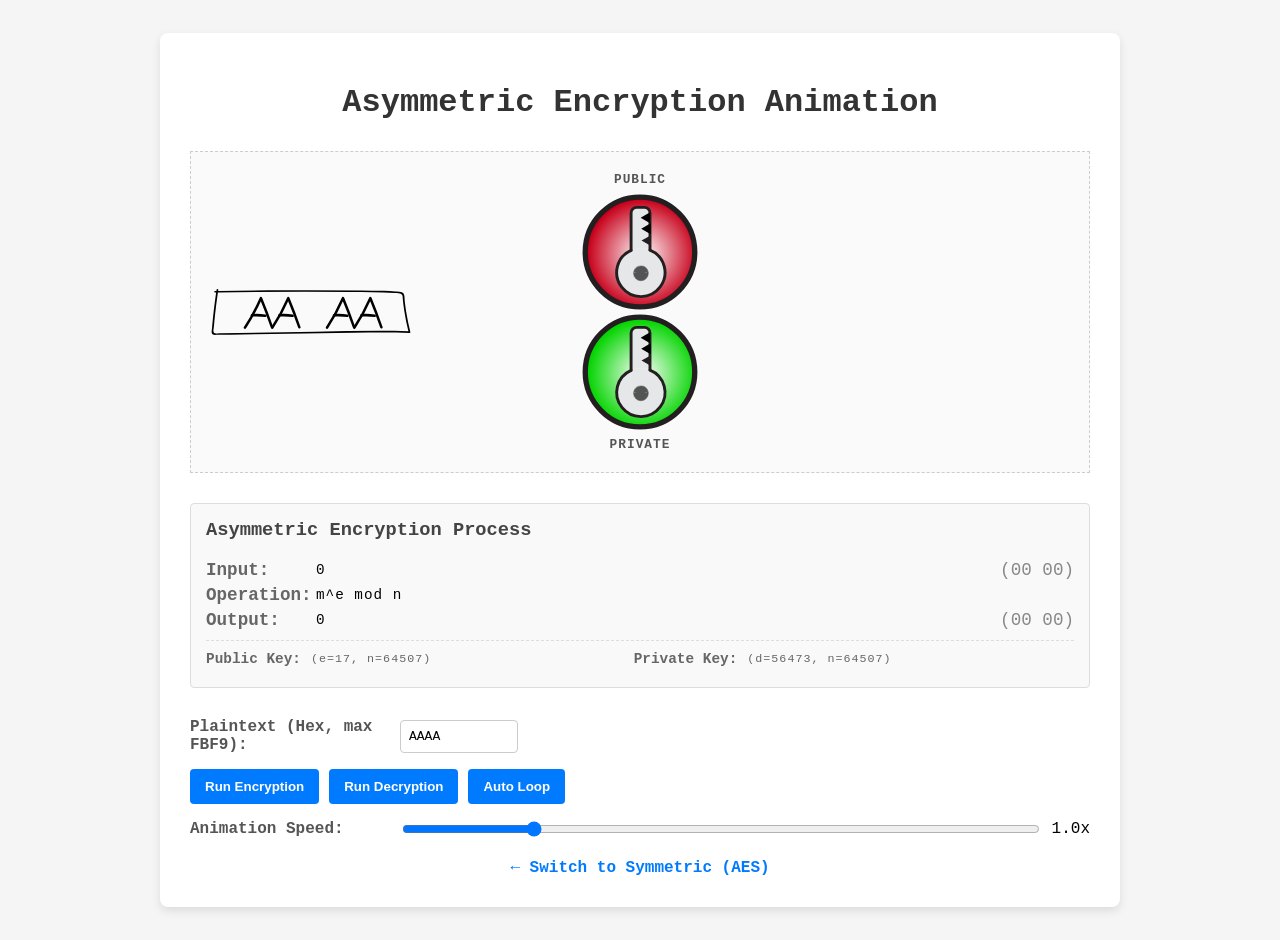
==== asymmetric.html @ 18f93e36 "Feature: Add AES-CTR symmetric version and Toy RSA asymmetric version - Implement real AES-CTR in sy" ====
<!DOCTYPE html>
<html lang="en">
<head>
    <meta charset="UTF-8">
    <meta name="viewport" content="width=device-width, initial-scale=1.0">
    <title>Asymmetric Encryption Interactive Demo</title>
    <link rel="stylesheet" href="style.css">
</head>
<body>
    <div class="container">
        <h1>Asymmetric Encryption Animation</h1>
        
        <div class="animation-space asymmetric-layout">
            <!-- Left Box (Plaintext) -->
            <div class="box-container" id="left-box-container">
                <svg class="box-svg" id="left-box" viewBox="0 0 475.19 112.03">
                    <g id="box-path">
                        <path class="box-outline" d="M473.64,103.31q-6-23.85-9.92-48.07-2.07-13-3.49-26.07c-.56-5.15.43-13.23-3.1-17.66s-13.55-3.73-18.82-4.16c-8.93-.72-17.87-1.21-26.83-1.55-18.3-.7-36.63-.82-54.95-1Q245.78,3.73,135,4.54,76,5,17,5.93c.1-.68.19-1.36.3-2,.36-2.39-3.67-3.43-4-1-.16,1-.3,2.08-.46,3.12L9.62,6a1.9,1.9,0,1,0,0,3.8l2.59,0Q9,32.11,6.38,54.49q-1.48,13-2.73,26.09-.58,6.06-1.1,12.13c-.36,4.11-1.41,8.73-.93,12.82.79,6.65,9.73,4.78,14.92,4.7l29.12-.44,58.24-.88,235-3.56c44.23-.66,88.49-1.2,132.7.37A2,2,0,0,0,473.64,103.31Zm-226.22-.38-224.63,3.4c-4.14.06-13.09,1.73-15.77-1.1S6.57,94.62,6.9,90.84q1.23-14,2.74-28Q12.5,36.26,16.4,9.74,119.59,8.06,222.79,8q53.29,0,106.59.38c35.6.27,71.39-.11,106.88,2.62,4.89.38,12.55-.1,16.34,2.71,3.6,2.67,2.74,8.67,3.16,12.71q1.31,12.66,3.22,25.26,3.81,25.26,10,50.15C395.21,99.34,321.21,101.82,247.42,102.93Z"/>
                    </g>
                </svg>
            </div>

            <!-- Left Connector (Arrows) -->
            <div class="connector-container asymmetric" id="left-connector">
                <!-- Encrypt In Arrow (pointing up-right to public key) -->
                <svg class="arrow-svg asymmetric-arrow arrow-encrypt-in" viewBox="0 0 152.39 81.26">
                    <path d="M5.77,43.1a1021.29,1021.29,0,0,1,119.12-1.56c7.72.35,7.7-11.65,0-12A1021.29,1021.29,0,0,0,5.77,31.1c-7.66.55-7.72,12.55,0,12Z"/>
                    <path d="M90,11.09A217.37,217.37,0,0,0,145,30.8l-2.65-10a273.17,273.17,0,0,0-31.94,51.35c-3.29,6.94,7,13,10.36,6.06a260.18,260.18,0,0,1,30.06-48.92c2.55-3.25,2.23-9-2.65-10A205.46,205.46,0,0,1,96.1.73C89.25-2.82,83.18,7.54,90,11.09Z"/>
                </svg>
                <!-- Decrypt Out Arrow (pointing up-left from private key to left box) -->
                <svg class="arrow-svg asymmetric-arrow arrow-decrypt-out" viewBox="0 0 152.39 81.26">
                    <path d="M5.77,43.1a1021.29,1021.29,0,0,1,119.12-1.56c7.72.35,7.7-11.65,0-12A1021.29,1021.29,0,0,0,5.77,31.1c-7.66.55-7.72,12.55,0,12Z"/>
                    <path d="M90,11.09A217.37,217.37,0,0,0,145,30.8l-2.65-10a273.17,273.17,0,0,0-31.94,51.35c-3.29,6.94,7,13,10.36,6.06a260.18,260.18,0,0,1,30.06-48.92c2.55-3.25,2.23-9-2.65-10A205.46,205.46,0,0,1,96.1.73C89.25-2.82,83.18,7.54,90,11.09Z"/>
                </svg>
            </div>

            <!-- Middle Key Pair -->
            <div class="key-pair-container">
                <!-- Public Key (Top, Red) -->
                <div class="key-wrapper public">
                    <span class="key-label top">public</span>
                    <div class="key-container public" id="key-public">
                        <svg class="key-svg" viewBox="-10 -10 247.24 247.9">
                            <defs>
                                <radialGradient id="encrypt-gradient" cx="118.95" cy="118.62" r="113.29" gradientUnits="userSpaceOnUse">
                                    <stop offset="0" stop-color="#fff"/>
                                    <stop offset="1" stop-color="#c7001a"/>
                                </radialGradient>
                            </defs>
                            <g id="Layer_2" data-name="Layer 2">
                                <g id="Layer_2-2" data-name="Layer 2">
                                    <path class="bg-circle" d="M113.62.5C176.1.5,226.74,51.3,226.74,114S176.1,227.4,113.62,227.4.5,176.61.5,114,51.15.5,113.62.5Zm51.66,155.79a50.08,50.08,0,0,0-31-46.35V33.31a11.54,11.54,0,0,0-11.53-11.54h-16A11.54,11.54,0,0,0,95.2,33.31v77.16h0a50,50,0,1,0,70.08,45.81Z"/>
                                    <g class="key-hardware">
                                        <path class="cls-2" d="M134.29,109.94a49.92,49.92,0,1,1-39.09.54v35.24a11.56,11.56,0,0,0,5.32,9.73,14.65,14.65,0,0,0-.22,2.58,15.29,15.29,0,1,0,30.58,0,15.49,15.49,0,0,0-.45-3.7,11.5,11.5,0,0,0,3.86-8.61Z"/>
                                        <path class="cls-2" d="M134.29,109.94v35.78a11.5,11.5,0,0,1-3.86,8.61,15.29,15.29,0,0,0-29.91,1.12,11.56,11.56,0,0,1-5.32-9.73V110.48h0a49.87,49.87,0,0,1,39.09-.53Z"/>
                                        <path class="cls-2" d="M134.29,33.31v76.63a49.87,49.87,0,0,0-39.09.53V33.31a11.54,11.54,0,0,1,11.53-11.54h16a11.54,11.54,0,0,1,11.53,11.54Zm-1.45,62.34V85.23l-9,5.21Zm-.69-24.54V60.69l-9,5.21ZM131,48.28V37.85l-9,5.21Z"/>
                                        <polygon class="cls-2" points="132.84 85.23 132.84 95.65 123.81 90.44 132.84 85.23"/>
                                        <polygon class="cls-2" points="132.15 60.69 132.15 71.11 123.12 65.9 132.15 60.69"/>
                                        <polygon class="cls-2" points="130.96 37.85 130.96 48.28 121.93 43.06 130.96 37.85"/>
                                        <path class="cls-3" d="M130.43,154.33a15.49,15.49,0,0,1,.45,3.7,15.29,15.29,0,1,1-30.58,0,14.65,14.65,0,0,1,.22-2.58,11.55,11.55,0,0,0,6.21,1.81h16A11.45,11.45,0,0,0,130.43,154.33Z"/>
                                        <path class="cls-3" d="M115.59,142.74a15.32,15.32,0,0,1,14.84,11.59,11.45,11.45,0,0,1-7.67,2.93h-16a11.55,11.55,0,0,1-6.21-1.81A15.29,15.29,0,0,1,115.59,142.74Z"/>
                                        <path class="cls-4" d="M.5,114C.5,51.3,51.15.5,113.62.5S226.74,51.3,226.74,114,176.1,227.4,113.62,227.4.5,176.61.5,114Z"/>
                                        <path class="cls-5" d="M134.29,109.94a49.92,49.92,0,1,1-39.09.54"/>
                                        <path class="cls-5" d="M95.2,110.47V33.31a11.54,11.54,0,0,1,11.53-11.54h16a11.54,11.54,0,0,1,11.53,11.54v76.63"/>
                                        <polygon class="cls-6" points="132.84 85.23 132.84 95.65 123.81 90.44 132.84 85.23"/>
                                        <polygon class="cls-7" points="132.15 60.69 132.15 71.11 123.12 65.9 132.15 60.69"/>
                                        <polygon class="cls-7" points="130.96 37.85 130.96 48.28 121.93 43.06 130.96 37.85"/>
                                        <path class="cls-8" d="M130.43,154.33a15.49,15.49,0,0,1,.45,3.7,15.29,15.29,0,1,1-30.58,0,14.65,14.65,0,0,1,.22-2.58,15.29,15.29,0,0,1,29.91-1.12Z"/>
                                    </g>
                                </g>
                            </g>
                        </svg>
                    </div>
                </div>

                <!-- Private Key (Bottom, Green) -->
                <div class="key-wrapper private">
                    <div class="key-container private" id="key-private">
                        <svg class="key-svg" viewBox="-10 -10 247.24 247.9">
                            <defs>
                                <radialGradient id="decrypt-gradient" cx="118.95" cy="118.62" r="113.28" gradientUnits="userSpaceOnUse">
                                    <stop offset="0" stop-color="#fff"/>
                                    <stop offset="1" stop-color="#03d400"/>
                                </radialGradient>
                            </defs>
                            <g id="Layer_2" data-name="Layer 2">
                                <g id="Layer_2-2" data-name="Layer 2">
                                    <path class="bg-circle" d="M113.62.5C176.1.5,226.74,51.3,226.74,114S176.1,227.4,113.62,227.4.5,176.61.5,114,51.15.5,113.62.5Zm51.66,155.79a50.08,50.08,0,0,0-31-46.35V33.31a11.54,11.54,0,0,0-11.53-11.54h-16A11.54,11.54,0,0,0,95.2,33.31v77.16h0a50,50,0,1,0,70.08,45.81Z"/>
                                    <g class="key-hardware">
                                        <path class="cls-2" d="M134.29,109.94a49.92,49.92,0,1,1-39.09.54v35.24a11.56,11.56,0,0,0,5.32,9.73,14.65,14.65,0,0,0-.22,2.58,15.29,15.29,0,1,0,30.58,0,15.49,15.49,0,0,0-.45-3.7,11.5,11.5,0,0,0,3.86-8.61Z"/>
                                        <path class="cls-2" d="M134.29,109.94v35.78a11.5,11.5,0,0,1-3.86,8.61,15.29,15.29,0,0,0-29.91,1.12,11.56,11.56,0,0,1-5.32-9.73V110.48h0a49.87,49.87,0,0,1,39.09-.53Z"/>
                                        <path class="cls-2" d="M134.29,33.31v76.63a49.87,49.87,0,0,0-39.09.53V33.31a11.54,11.54,0,0,1,11.53-11.54h16a11.54,11.54,0,0,1,11.53,11.54Zm-1.45,62.34V85.23l-9,5.21Zm-.69-24.54V60.69l-9,5.21ZM131,48.28V37.85l-9,5.21Z"/>
                                        <polygon class="cls-2" points="132.84 85.23 132.84 95.65 123.81 90.44 132.84 85.23"/>
                                        <polygon class="cls-2" points="132.15 60.69 132.15 71.11 123.12 65.9 132.15 60.69"/>
                                        <polygon class="cls-2" points="130.96 37.85 130.96 48.28 121.93 43.06 130.96 37.85"/>
                                        <path class="cls-3" d="M130.43,154.33a15.49,15.49,0,0,1,.45,3.7,15.29,15.29,0,1,1-30.58,0,14.65,14.65,0,0,1,.22-2.58,11.55,11.55,0,0,0,6.21,1.81h16A11.45,11.45,0,0,0,130.43,154.33Z"/>
                                        <path class="cls-3" d="M115.59,142.74a15.32,15.32,0,0,1,14.84,11.59,11.45,11.45,0,0,1-7.67,2.93h-16a11.55,11.55,0,0,1-6.21-1.81A15.29,15.29,0,0,1,115.59,142.74Z"/>
                                        <path class="cls-4" d="M.5,114C.5,51.3,51.15.5,113.62.5S226.74,51.3,226.74,114,176.1,227.4,113.62,227.4.5,176.61.5,114Z"/>
                                        <path class="cls-5" d="M134.29,109.94a49.92,49.92,0,1,1-39.09.54"/>
                                        <path class="cls-5" d="M95.2,110.47V33.31a11.54,11.54,0,0,1,11.53-11.54h16a11.54,11.54,0,0,1,11.53,11.54v76.63"/>
                                        <polygon class="cls-6" points="132.84 85.23 132.84 95.65 123.81 90.44 132.84 85.23"/>
                                        <polygon class="cls-7" points="132.15 60.69 132.15 71.11 123.12 65.9 132.15 60.69"/>
                                        <polygon class="cls-7" points="130.96 37.85 130.96 48.28 121.93 43.06 130.96 37.85"/>
                                        <path class="cls-8" d="M130.43,154.33a15.49,15.49,0,0,1,.45,3.7,15.29,15.29,0,1,1-30.58,0,14.65,14.65,0,0,1,.22-2.58,15.29,15.29,0,0,1,29.91-1.12Z"/>
                                    </g>
                                </g>
                            </g>
                        </svg>
                    </div>
                    <span class="key-label bottom">private</span>
                </div>
            </div>

            <!-- Right Connector (Arrows) -->
            <div class="connector-container asymmetric" id="right-connector">
                <!-- Encrypt Out Arrow (pointing down-right from public key to right box) -->
                <svg class="arrow-svg asymmetric-arrow arrow-encrypt-out" viewBox="0 0 152.39 81.26">
                    <path d="M5.77,43.1a1021.29,1021.29,0,0,1,119.12-1.56c7.72.35,7.7-11.65,0-12A1021.29,1021.29,0,0,0,5.77,31.1c-7.66.55-7.72,12.55,0,12Z"/>
                    <path d="M90,11.09A217.37,217.37,0,0,0,145,30.8l-2.65-10a273.17,273.17,0,0,0-31.94,51.35c-3.29,6.94,7,13,10.36,6.06a260.18,260.18,0,0,1,30.06-48.92c2.55-3.25,2.23-9-2.65-10A205.46,205.46,0,0,1,96.1.73C89.25-2.82,83.18,7.54,90,11.09Z"/>
                </svg>
                <!-- Decrypt In Arrow (pointing down-left from right box to private key) -->
                <svg class="arrow-svg asymmetric-arrow arrow-decrypt-in" viewBox="0 0 152.39 81.26">
                    <path d="M5.77,43.1a1021.29,1021.29,0,0,1,119.12-1.56c7.72.35,7.7-11.65,0-12A1021.29,1021.29,0,0,0,5.77,31.1c-7.66.55-7.72,12.55,0,12Z"/>
                    <path d="M90,11.09A217.37,217.37,0,0,0,145,30.8l-2.65-10a273.17,273.17,0,0,0-31.94,51.35c-3.29,6.94,7,13,10.36,6.06a260.18,260.18,0,0,1,30.06-48.92c2.55-3.25,2.23-9-2.65-10A205.46,205.46,0,0,1,96.1.73C89.25-2.82,83.18,7.54,90,11.09Z"/>
                </svg>
            </div>

            <!-- Right Box (Ciphertext) -->
            <div class="box-container" id="right-box-container">
                <svg class="box-svg" id="right-box" viewBox="0 0 475.19 112.03">
                    <g id="box-path">
                        <path class="box-outline" d="M473.64,103.31q-6-23.85-9.92-48.07-2.07-13-3.49-26.07c-.56-5.15.43-13.23-3.1-17.66s-13.55-3.73-18.82-4.16c-8.93-.72-17.87-1.21-26.83-1.55-18.3-.7-36.63-.82-54.95-1Q245.78,3.73,135,4.54,76,5,17,5.93c.1-.68.19-1.36.3-2,.36-2.39-3.67-3.43-4-1-.16,1-.3,2.08-.46,3.12L9.62,6a1.9,1.9,0,1,0,0,3.8l2.59,0Q9,32.11,6.38,54.49q-1.48,13-2.73,26.09-.58,6.06-1.1,12.13c-.36,4.11-1.41,8.73-.93,12.82.79,6.65,9.73,4.78,14.92,4.7l29.12-.44,58.24-.88,235-3.56c44.23-.66,88.49-1.2,132.7.37A2,2,0,0,0,473.64,103.31Zm-226.22-.38-224.63,3.4c-4.14.06-13.09,1.73-15.77-1.1S6.57,94.62,6.9,90.84q1.23-14,2.74-28Q12.5,36.26,16.4,9.74,119.59,8.06,222.79,8q53.29,0,106.59.38c35.6.27,71.39-.11,106.88,2.62,4.89.38,12.55-.1,16.34,2.71,3.6,2.67,2.74,8.67,3.16,12.71q1.31,12.66,3.22,25.26,3.81,25.26,10,50.15C395.21,99.34,321.21,101.82,247.42,102.93Z"/>
                    </g>
                </svg>
            </div>
        </div>

        <!-- Asymmetric Math Visualization -->
        <div class="math-panel" id="math-panel">
            <h3>Asymmetric Encryption Process</h3>
            <div class="binary-row">
                <span class="label">Input:</span>
                <span class="value" id="math-input-val">0</span>
                <span class="hex" id="math-input-hex">(00 00)</span>
            </div>
            <div class="binary-row">
                <span class="label">Operation:</span>
                <span class="value" id="math-operation">m^e mod n</span>
            </div>
            <div class="binary-row">
                <span class="label">Output:</span>
                <span class="value" id="math-output-val">0</span>
                <span class="hex" id="math-output-hex">(00 00)</span>
            </div>
            <div class="binary-row" style="margin-top: 10px; font-size: 0.9em; border-top: 1px dashed #ddd; padding-top: 10px;">
                <span class="label" style="width: auto; margin-right: 10px;">Public Key:</span>
                <span class="value" style="color: #666;">(e=17, n=64507)</span>
                <span class="label" style="width: auto; margin-left: 20px; margin-right: 10px;">Private Key:</span>
                <span class="value" style="color: #666;">(d=56473, n=64507)</span>
            </div>
        </div>

        <!-- Controls -->
        <div class="controls">
            <div class="control-group">
                <label for="plaintext-input">Plaintext (Hex, max FBF9):</label>
                <input type="text" id="plaintext-input" value="AAAA" maxlength="4">
            </div>
            <div class="control-group" style="display: none;">
                <!-- Hide key input for asymmetric as we use fixed keys -->
                <label for="key-input">Key (Hex):</label>
                <input type="text" id="key-input" value="1111" maxlength="4">
            </div>
            <div class="control-group">
                <button id="btn-encrypt">Run Encryption</button>
                <button id="btn-decrypt">Run Decryption</button>
                <button id="btn-loop">Auto Loop</button>
                <button id="btn-pause" style="display: none; background-color: #dc3545;">Pause</button>
            </div>
            <div class="control-group">
                <label for="speed-input">Animation Speed:</label>
                <input type="range" id="speed-input" min="0.5" max="3" step="0.1" value="1">
                <span id="speed-val">1.0x</span>
            </div>
        </div>
        
        <div style="margin-top: 20px; text-align: center;">
            <a href="index.html" style="color: #007bff; text-decoration: none; font-weight: bold;">&larr; Switch to Symmetric (AES)</a>
        </div>
    </div>

    <script type="module" src="asymmetric.js"></script>
</body>
</html>
---- style.css ----
body {
    font-family: 'Courier New', Courier, monospace;
    background-color: #f5f5f5;
    margin: 0;
    padding: 20px;
    display: flex;
    justify-content: center;
    align-items: center;
    min-height: 100vh;
}

.container {
    background-color: #fff;
    padding: 30px;
    border-radius: 8px;
    box-shadow: 0 4px 10px rgba(0,0,0,0.1);
    max-width: 900px;
    width: 100%;
}

h1 {
    text-align: center;
    color: #333;
    margin-bottom: 30px;
}

.animation-space {
    display: flex;
    justify-content: space-between;
    align-items: center;
    height: 250px;
    margin-bottom: 30px;
    border: 1px dashed #ccc;
    padding: 20px;
    background-color: #fafafa;
    position: relative;
}

.box-container {
    width: 200px;
    height: 100px;
    display: flex;
    justify-content: center;
    align-items: center;
    transition: opacity 0.5s ease-in-out;
}

.box-svg {
    width: 100%;
    height: 100%;
    overflow: visible;
}

.box-outline {
    fill: #000;
    stroke: none;
}

.connector-container {
    width: 100px;
    height: 80px;
    position: relative;
    display: flex;
    justify-content: center;
    align-items: center;
}

.arrow-svg {
    width: 100%;
    height: 100%;
    position: absolute;
    top: 0;
    left: 0;
    opacity: 0;
    transition: opacity 0.3s ease-in-out;
}

.arrow-svg path {
    fill: #000;
}

.flip-h {
    transform: scaleX(-1);
}

.key-container {
    width: 120px;
    height: 120px;
    display: flex;
    justify-content: center;
    align-items: center;
}

.key-svg {
    width: 100%;
    height: 100%;
}

/* Key SVG Internal Styles */
.key-svg .bg-circle {
    transition: fill 0.5s ease-in-out;
}

.key-container.neutral .bg-circle {
    fill: #7f7f7f;
}

.key-container.encrypting .bg-circle {
    fill: url(#encrypt-gradient);
}

.key-container.decrypting .bg-circle {
    fill: url(#decrypt-gradient);
}

.key-svg .cls-2 { fill: #e6e7e8; }
.key-svg .cls-3 { fill: #535454; }
.key-svg .cls-4, .key-svg .cls-5, .key-svg .cls-6, .key-svg .cls-7, .key-svg .cls-8 { fill: none; }
.key-svg .cls-4, .key-svg .cls-5, .key-svg .cls-6 { stroke: #231f20; }
.key-svg .cls-4, .key-svg .cls-5, .key-svg .cls-6, .key-svg .cls-7 { stroke-linecap: round; }
.key-svg .cls-4, .key-svg .cls-5, .key-svg .cls-6, .key-svg .cls-8 { stroke-miterlimit: 10; }
.key-svg .cls-4 { stroke-width: 11px; } /* encryption outer stroke? wait, key.svg didn't have cls-4 stroke width 11, key_encrypt did. We can keep it or merge */
.key-svg .cls-5 { stroke-width: 6px; }
.key-svg .cls-6, .key-svg .cls-7 { stroke-width: 7px; }
.key-svg .cls-7 { stroke: #000; }
.key-svg .cls-8 { stroke: #515151; }

.key-svg {
    transform-origin: center;
    transition: transform 0.5s ease-in-out;
}

.key-container.encrypting .key-svg {
    transform: rotate(90deg);
}

.key-container.decrypting .key-svg {
    transform: rotate(-90deg);
}

/* Arrow Visibility States */
.animation-space.state-encrypt-start .arrow-encrypt-in { opacity: 1; }
.animation-space.state-encrypt-active .arrow-encrypt-in { opacity: 1; }
.animation-space.state-encrypt-active .arrow-encrypt-out { opacity: 1; }

.animation-space.state-decrypt-start .arrow-decrypt-in { opacity: 1; }
.animation-space.state-decrypt-active .arrow-decrypt-in { opacity: 1; }
.animation-space.state-decrypt-active .arrow-decrypt-out { opacity: 1; }


/* Math Panel */
.math-panel {
    background-color: #f9f9f9;
    border: 1px solid #ddd;
    padding: 15px;
    border-radius: 4px;
    margin-bottom: 30px;
}

.math-panel h3 {
    margin-top: 0;
    color: #444;
}

.binary-row {
    display: flex;
    align-items: center;
    margin: 5px 0;
    font-size: 1.1em;
}

.binary-row .label {
    width: 110px;
    font-weight: bold;
    color: #666;
}

.binary-row .value {
    font-family: monospace;
    letter-spacing: 1px;
    flex-grow: 1;
}

.binary-row .hex {
    color: #888;
    margin-left: 10px;
}

.divider {
    height: 1px;
    background-color: #ddd;
    margin: 10px 0;
}

.output-row {
    font-weight: bold;
    color: #0066cc;
}

/* Controls */
.controls {
    display: flex;
    flex-direction: column;
    gap: 15px;
}

.control-group {
    display: flex;
    align-items: center;
    gap: 10px;
}

.control-group label {
    font-weight: bold;
    color: #555;
    width: 200px;
}

.control-group input[type="text"] {
    padding: 8px;
    font-family: monospace;
    font-size: 1em;
    border: 1px solid #ccc;
    border-radius: 4px;
    width: 100px;
    text-transform: uppercase;
}

.control-group button {
    padding: 10px 15px;
    border: none;
    border-radius: 4px;
    background-color: #007bff;
    color: #fff;
    cursor: pointer;
    font-weight: bold;
    transition: background-color 0.2s;
}

.control-group button:hover {
    background-color: #0056b3;
}

.control-group button:active {
    background-color: #004085;
}

.control-group input[type="range"] {
    flex-grow: 1;
}

/* Asymmetric Layout */
.animation-space.asymmetric-layout {
    height: 280px;
}
.key-pair-container {
    display: flex;
    flex-direction: column;
    justify-content: space-around;
    height: 100%;
    width: 120px;
}
.key-wrapper {
    display: flex;
    flex-direction: column;
    align-items: center;
    position: relative;
}
.key-label {
    font-family: 'Courier New', Courier, monospace;
    font-weight: bold;
    color: #555;
    font-size: 0.8em;
    text-transform: uppercase;
    letter-spacing: 1px;
}
.key-label.top {
    margin-bottom: 5px;
}
.key-label.bottom {
    margin-top: 5px;
}

/* Permanent Key Colors for Asymmetric */
.key-container.public .key-svg .bg-circle {
    fill: url(#encrypt-gradient) !important;
    opacity: 1 !important;
}
.key-container.private .key-svg .bg-circle {
    fill: url(#decrypt-gradient) !important;
    opacity: 1 !important;
}

/* Wiggle & Pulse Animation for Active Key */
.key-svg.active-key {
    animation: wiggle-pulse-anim 1.2s infinite ease-in-out;
}

@keyframes wiggle-pulse-anim {
    0% { transform: rotate(0deg) scale(1); }
    25% { transform: rotate(4deg) scale(1.04); }
    50% { transform: rotate(0deg) scale(1.08); }
    75% { transform: rotate(-4deg) scale(1.04); }
    100% { transform: rotate(0deg) scale(1); }
}

/* Diagonal Arrows for Asymmetric */
.asymmetric-layout .connector-container {
    height: 100%;
}
.asymmetric-layout .arrow-encrypt-in {
    transform-origin: left center;
    transform: rotate(-33deg) scaleX(1.2);
}
.asymmetric-layout .arrow-encrypt-out {
    transform-origin: right center;
    transform: rotate(33deg) scaleX(1.2);
}
.asymmetric-layout .arrow-decrypt-in {
    transform-origin: right center;
    transform: scaleX(-1.2) rotate(-33deg);
}
.asymmetric-layout .arrow-decrypt-out {
    transform-origin: left center;
    transform: scaleX(-1.2) rotate(33deg);
}
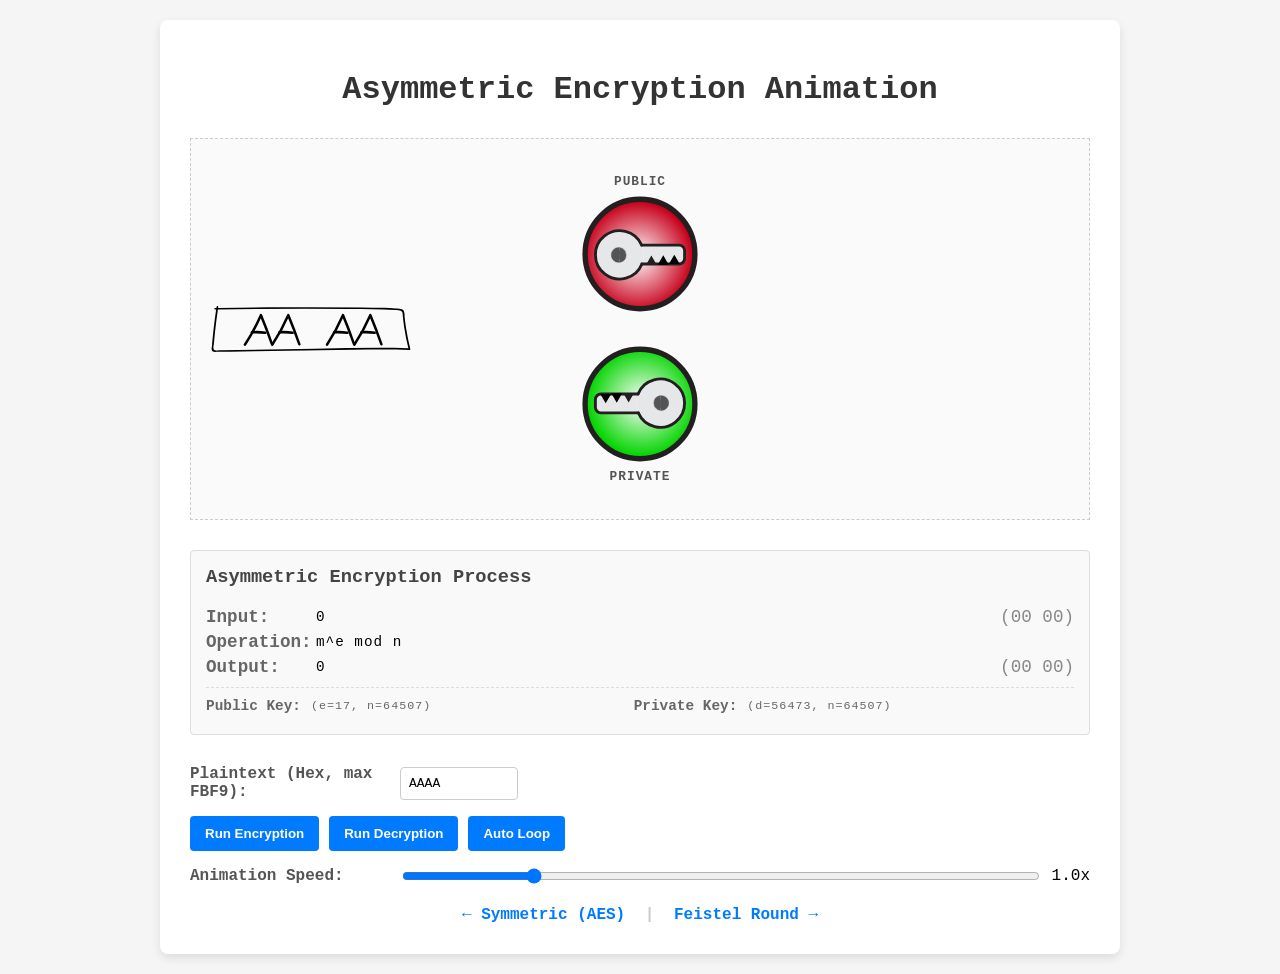
==== commit b5b905f6: "Feature: Add Feistel Round interactive animation - Create feistel.html and feistel.js. - Split 16-bi" ====
--- a/asymmetric.html
+++ b/asymmetric.html
@@ -184,8 +184,10 @@
             </div>
         </div>
         
-        <div style="margin-top: 20px; text-align: center;">
-            <a href="index.html" style="color: #007bff; text-decoration: none; font-weight: bold;">&larr; Switch to Symmetric (AES)</a>
+        <div style="margin-top: 20px; text-align: center; font-weight: bold;">
+            <a href="index.html" style="color: #007bff; text-decoration: none;">&larr; Symmetric (AES)</a>
+            <span style="color: #ccc; margin: 0 10px;">|</span>
+            <a href="feistel.html" style="color: #007bff; text-decoration: none;">Feistel Round &rarr;</a>
         </div>
     </div>
 
--- a/style.css
+++ b/style.css
@@ -251,7 +251,7 @@
 
 /* Asymmetric Layout */
 .animation-space.asymmetric-layout {
-    height: 280px;
+    height: 340px;
 }
 .key-pair-container {
     display: flex;
@@ -279,6 +279,14 @@
 }
 .key-label.bottom {
     margin-top: 5px;
+}
+
+/* Static Rotations for Asymmetric Keys */
+.key-container.public {
+    transform: rotate(90deg);
+}
+.key-container.private {
+    transform: rotate(-90deg);
 }
 
 /* Permanent Key Colors for Asymmetric */
@@ -309,18 +317,203 @@
     height: 100%;
 }
 .asymmetric-layout .arrow-encrypt-in {
-    transform-origin: left center;
-    transform: rotate(-33deg) scaleX(1.2);
+    transform: translateY(-42.5px) rotate(-40deg) scaleX(1.3);
 }
 .asymmetric-layout .arrow-encrypt-out {
-    transform-origin: right center;
-    transform: rotate(33deg) scaleX(1.2);
+    transform: translateY(-42.5px) rotate(40deg) scaleX(1.3);
 }
 .asymmetric-layout .arrow-decrypt-in {
-    transform-origin: right center;
-    transform: scaleX(-1.2) rotate(-33deg);
+    transform: translateY(42.5px) rotate(140deg) scaleX(1.3);
 }
 .asymmetric-layout .arrow-decrypt-out {
-    transform-origin: left center;
-    transform: scaleX(-1.2) rotate(33deg);
-}
+    transform: translateY(42.5px) rotate(220deg) scaleX(1.3);
+}
+
+/* Feistel Layout */
+.animation-space.feistel-layout {
+    height: 340px;
+    width: 600px;
+    margin: 0 auto;
+    position: relative;
+    display: flex;
+    justify-content: space-between;
+}
+.feistel-column {
+    width: 240px;
+    height: 100%;
+    display: flex;
+    flex-direction: column;
+    justify-content: space-between;
+    position: relative;
+}
+.box-container.small-box {
+    width: 240px;
+    height: 57px;
+    position: relative;
+}
+.box-label-top {
+    position: absolute;
+    top: -20px;
+    left: 50%;
+    transform: translateX(-50%);
+    font-family: monospace;
+    font-weight: bold;
+    font-size: 0.9em;
+}
+.box-label-bottom {
+    position: absolute;
+    bottom: -20px;
+    left: 50%;
+    transform: translateX(-50%);
+    font-family: monospace;
+    font-weight: bold;
+    font-size: 0.9em;
+    white-space: nowrap;
+}
+
+/* XOR Gate */
+.xor-gate {
+    width: 30px;
+    height: 30px;
+    border: 2px solid #000;
+    border-radius: 50%;
+    display: flex;
+    align-items: center;
+    justify-content: center;
+    font-family: monospace;
+    font-size: 20px;
+    font-weight: bold;
+    background: #fff;
+    position: absolute;
+    left: 105px;
+    top: 145px;
+    z-index: 10;
+    transition: background-color 0.3s;
+}
+.xor-gate.active {
+    background-color: #ffeb3b; /* yellow pulse on active */
+}
+
+/* F Block */
+.f-block {
+    width: 50px;
+    height: 40px;
+    border: 2px solid #000;
+    background: #fff;
+    display: flex;
+    align-items: center;
+    justify-content: center;
+    font-family: 'Courier New', Courier, monospace;
+    font-weight: bold;
+    font-size: 1.2em;
+    position: absolute;
+    left: 95px;
+    top: 140px;
+    z-index: 10;
+    transition: background-color 0.3s;
+}
+.f-block.active {
+    background-color: #ffeb3b;
+}
+
+/* Key Node */
+.key-node {
+    width: 40px;
+    height: 40px;
+    border: 2px dashed #333;
+    border-radius: 50%;
+    background: #fff;
+    display: flex;
+    flex-direction: column;
+    align-items: center;
+    justify-content: center;
+    position: absolute;
+    left: 175px;
+    top: 140px;
+    z-index: 10;
+    font-family: monospace;
+    font-size: 0.8em;
+}
+.key-node-label {
+    font-size: 0.7em;
+    color: #777;
+}
+.key-node-value {
+    font-weight: bold;
+}
+
+/* Feistel Arrows Positioning */
+.feistel-arrows {
+    position: absolute;
+    top: 0;
+    left: 0;
+    width: 100%;
+    height: 100%;
+    pointer-events: none;
+}
+.feistel-arrow {
+    position: absolute;
+    width: 152px;
+    height: 81px;
+    opacity: 0;
+    transition: opacity 0.3s ease-in-out;
+}
+
+/* Straight arrow overrides (using path drawing instead of complex SVG viewBox if possible,
+   but we reuse the same arrow structure, so we position and rotate/scale them) */
+.arrow-l0-xor {
+    left: 44px;
+    top: 60.5px;
+    transform: rotate(90deg) scaleX(0.58);
+}
+.arrow-r0-f {
+    left: 404px;
+    top: 58px;
+    transform: rotate(90deg) scaleX(0.55);
+}
+.arrow-key-f {
+    left: 444px;
+    top: 119.5px;
+    transform: rotate(180deg) scaleX(0.2);
+}
+.arrow-f-xor {
+    left: 219px;
+    top: 119.5px;
+    transform: rotate(180deg) scaleX(2.1);
+}
+.arrow-xor-r1 {
+    left: 224px;
+    top: 188.5px;
+    transform: rotate(16.7deg) scaleX(2.47);
+}
+.arrow-r0-l1 {
+    left: 224px;
+    top: 151px;
+    transform: rotate(153deg) scaleX(2.65);
+}
+
+/* Feistel Animation States Opacities */
+.feistel-layout.state-feistel-start .arrow-l0-xor,
+.feistel-layout.state-feistel-start .arrow-r0-f,
+.feistel-layout.state-feistel-start .arrow-key-f,
+.feistel-layout.state-feistel-start .arrow-r0-l1 {
+    opacity: 1;
+}
+
+.feistel-layout.state-feistel-middle .arrow-l0-xor,
+.feistel-layout.state-feistel-middle .arrow-r0-f,
+.feistel-layout.state-feistel-middle .arrow-key-f,
+.feistel-layout.state-feistel-middle .arrow-r0-l1,
+.feistel-layout.state-feistel-middle .arrow-f-xor {
+    opacity: 1;
+}
+
+.feistel-layout.state-feistel-active .arrow-l0-xor,
+.feistel-layout.state-feistel-active .arrow-r0-f,
+.feistel-layout.state-feistel-active .arrow-key-f,
+.feistel-layout.state-feistel-active .arrow-r0-l1,
+.feistel-layout.state-feistel-active .arrow-f-xor,
+.feistel-layout.state-feistel-active .arrow-xor-r1 {
+    opacity: 1;
+}
+
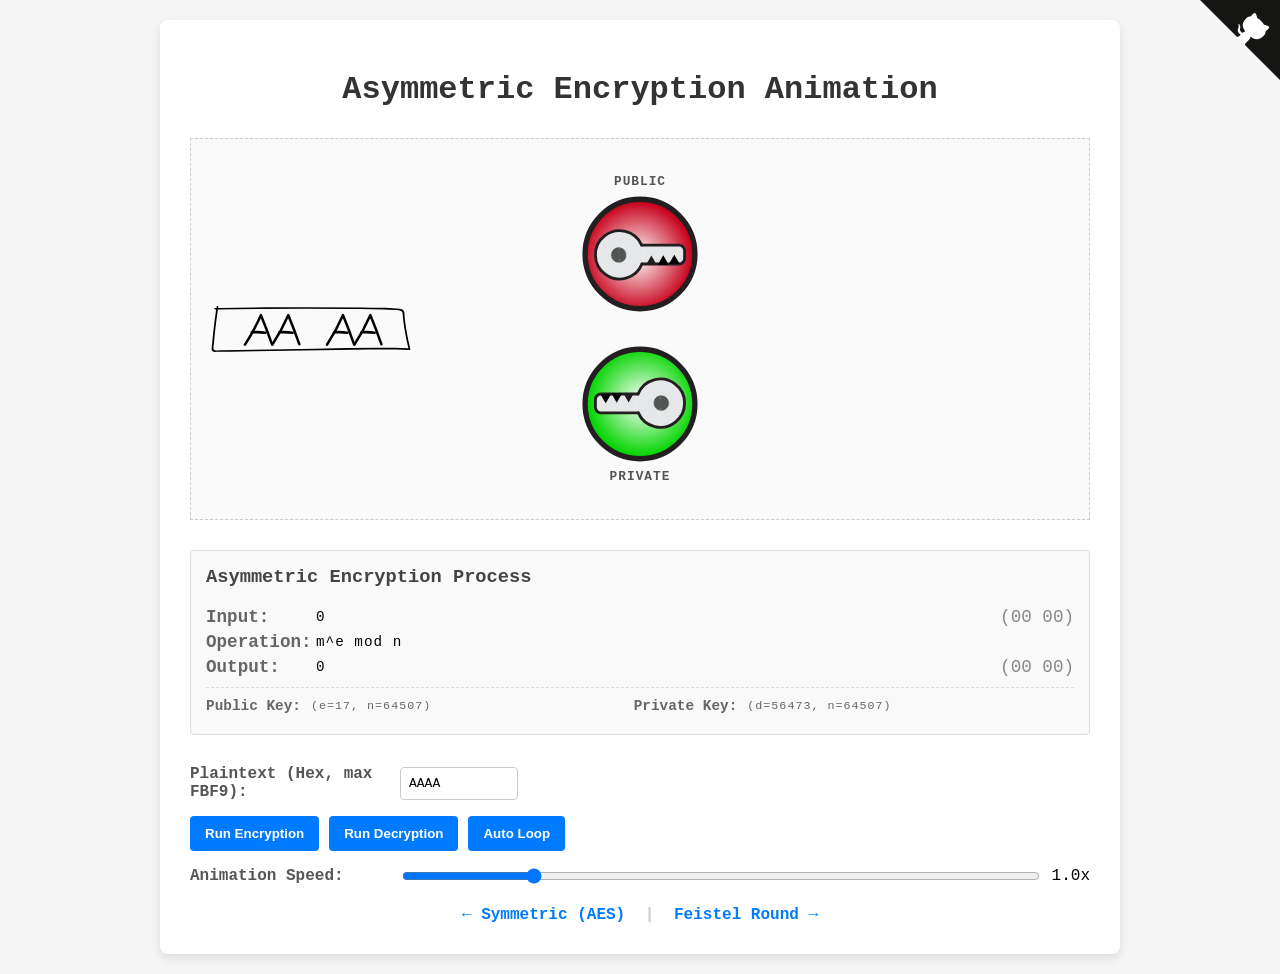
==== commit dd2c4a4c: "Feature: Add GitHub Corner Octocat link to all pages - Insert GitHub Octocat Corner SVGs to index.ht" ====
--- a/asymmetric.html
+++ b/asymmetric.html
@@ -7,6 +7,15 @@
     <link rel="stylesheet" href="style.css">
 </head>
 <body>
+    <!-- GitHub Corner Octocat (Top Right) -->
+    <a href="https://github.com/bohemian-miser/bits-of-security" class="github-corner z-50" aria-label="View source on GitHub">
+        <svg width="80" height="80" viewBox="0 0 250 250" style="fill:#151513; color:#fff; position: absolute; top: 0; border: 0; right: 0;" aria-hidden="true">
+            <path d="M0,0 L115,115 L130,115 L142,142 L250,250 L250,0 Z"/>
+            <path d="M128.3,109.0 C113.8,99.7 119.0,89.6 119.0,89.6 C122.0,82.7 120.5,78.6 120.5,78.6 C119.2,72.0 123.4,76.3 123.4,76.3 C127.3,80.9 125.5,87.3 125.5,87.3 C122.9,97.6 130.6,101.9 134.4,103.2" fill="currentColor" style="transform-origin: 130px 106px;" class="octo-arm"/>
+            <path d="M115.0,115.0 C114.9,115.1 118.7,116.5 119.8,115.4 L133.7,101.6 C136.9,99.2 139.9,98.4 142.2,98.6 C133.8,88.0 127.5,74.4 143.8,58.0 C148.5,53.4 154.0,51.2 159.7,51.0 C160.3,49.4 163.2,43.6 171.4,40.1 C171.4,40.1 176.1,42.5 178.8,56.2 C183.1,58.6 187.2,61.8 190.9,65.4 C194.5,69.0 197.7,73.2 200.1,77.6 C213.8,80.2 216.3,84.9 216.3,84.9 C212.7,93.1 206.9,96.0 205.4,96.6 C205.1,102.4 203.0,107.8 198.3,112.5 C181.9,128.9 168.3,122.5 157.7,114.1 C157.9,116.9 156.7,120.9 152.7,124.9 L141.0,136.5 C139.8,137.7 141.6,141.9 141.8,141.8 Z" fill="currentColor" class="octo-body"/>
+        </svg>
+    </a>
+
     <div class="container">
         <h1>Asymmetric Encryption Animation</h1>
         
--- a/style.css
+++ b/style.css
@@ -464,56 +464,160 @@
 .arrow-l0-xor {
     left: 44px;
     top: 60.5px;
-    transform: rotate(90deg) scaleX(0.58);
+    transform: rotate(90deg) scaleX(0.58) scaleY(0.5);
 }
 .arrow-r0-f {
     left: 404px;
     top: 58px;
-    transform: rotate(90deg) scaleX(0.55);
-}
-.arrow-key-f {
-    left: 444px;
-    top: 119.5px;
-    transform: rotate(180deg) scaleX(0.2);
+    transform: rotate(90deg) scaleX(0.55) scaleY(0.5);
 }
 .arrow-f-xor {
     left: 219px;
     top: 119.5px;
-    transform: rotate(180deg) scaleX(2.1);
+    transform: rotate(180deg) scaleX(2.1) scaleY(0.5);
 }
 .arrow-xor-r1 {
-    left: 224px;
-    top: 188.5px;
-    transform: rotate(16.7deg) scaleX(2.47);
+    left: 120px;
+    top: 121px;
+    width: 360px;
+    height: 216px;
+    transform: scaleX(-1) scaleY(0.5);
 }
 .arrow-r0-l1 {
-    left: 224px;
-    top: 151px;
-    transform: rotate(153deg) scaleX(2.65);
-}
-
-/* Feistel Animation States Opacities */
-.feistel-layout.state-feistel-start .arrow-l0-xor,
-.feistel-layout.state-feistel-start .arrow-r0-f,
-.feistel-layout.state-feistel-start .arrow-key-f,
-.feistel-layout.state-feistel-start .arrow-r0-l1 {
+    left: 120px;
+    top: -56px;
+    width: 360px;
+    height: 452px;
+    transform: scaleY(0.5);
+}
+
+/* Sidebar Layout for XOR Calculator */
+.page-wrapper {
+    display: flex;
+    justify-content: center;
+    align-items: flex-start;
+    gap: 30px;
+    max-width: 960px;
+    margin: 0 auto;
+    padding: 20px;
+}
+.main-content {
+    flex: 1;
+    max-width: 650px;
+}
+.sidebar {
+    width: 250px;
+    margin-top: 60px;
+}
+.calculator-panel {
+    border: 2px solid #333;
+    border-radius: 8px;
+    padding: 15px;
+    background: #fdfdfd;
+    box-shadow: 3px 3px 0px rgba(0,0,0,0.15);
+}
+.calculator-panel h3 {
+    margin-top: 0;
+    font-family: monospace;
+    font-size: 1.1em;
+    border-bottom: 2px solid #333;
+    padding-bottom: 5px;
+    text-align: center;
+}
+.calc-row {
+    display: flex;
+    align-items: center;
+    justify-content: space-between;
+    margin-top: 15px;
+}
+.calc-input-group {
+    display: flex;
+    flex-direction: column;
+    width: 90px;
+}
+.calc-input-group label {
+    font-size: 0.7em;
+    color: #555;
+    margin-bottom: 3px;
+    font-family: monospace;
+}
+.calc-input-group input {
+    width: 100%;
+    padding: 5px;
+    font-family: monospace;
+    font-size: 1.1em;
+    text-transform: uppercase;
+    text-align: center;
+    border: 2px solid #333;
+    border-radius: 4px;
+}
+.calc-op {
+    font-size: 1.4em;
+    font-weight: bold;
+    margin-top: 15px;
+}
+.calc-result-row {
+    margin-top: 20px;
+    padding-top: 10px;
+    border-top: 2px dashed #ccc;
+    display: flex;
+    justify-content: space-between;
+    align-items: center;
+}
+.calc-result-label {
+    font-family: monospace;
+    font-size: 0.9em;
+    font-weight: bold;
+}
+.calc-result-val {
+    font-family: monospace;
+    font-size: 1.3em;
+    font-weight: bold;
+    color: #007bff;
+    border: 2px solid #007bff;
+    padding: 2px 8px;
+    border-radius: 4px;
+    background: #f0f7ff;
+}
+.calc-help {
+    margin-top: 15px;
+    font-size: 0.75em;
+    color: #666;
+    line-height: 1.3;
+}
+
+/* F Block Intermediate Value */
+.f-block-val {
+    position: absolute;
+    left: 115px;
+    top: 184px;
+    transform: translateX(-50%);
+    font-family: monospace;
+    font-weight: bold;
+    font-size: 0.85em;
+    background: #ffffcc;
+    padding: 1px 4px;
+    border: 1.5px dashed #333;
+    border-radius: 4px;
+    opacity: 0;
+    transition: opacity 0.3s ease-in-out;
+    z-index: 10;
+}
+.f-block-val.active {
     opacity: 1;
 }
 
-.feistel-layout.state-feistel-middle .arrow-l0-xor,
-.feistel-layout.state-feistel-middle .arrow-r0-f,
-.feistel-layout.state-feistel-middle .arrow-key-f,
-.feistel-layout.state-feistel-middle .arrow-r0-l1,
-.feistel-layout.state-feistel-middle .arrow-f-xor {
-    opacity: 1;
-}
-
-.feistel-layout.state-feistel-active .arrow-l0-xor,
-.feistel-layout.state-feistel-active .arrow-r0-f,
-.feistel-layout.state-feistel-active .arrow-key-f,
-.feistel-layout.state-feistel-active .arrow-r0-l1,
-.feistel-layout.state-feistel-active .arrow-f-xor,
-.feistel-layout.state-feistel-active .arrow-xor-r1 {
-    opacity: 1;
-}
-
+/* GitHub Corner */
+.github-corner:hover .octo-arm {
+    animation: octocat-wave 560ms ease-in-out;
+}
+@keyframes octocat-wave {
+    0%, 100% { transform: rotate(0); }
+    20%, 60% { transform: rotate(-25deg); }
+    40%, 80% { transform: rotate(10deg); }
+}
+@media (max-width:500px) {
+    .github-corner:hover .octo-arm { animation: none; }
+    .github-corner .octo-arm { animation: octocat-wave 560ms ease-in-out; }
+}
+
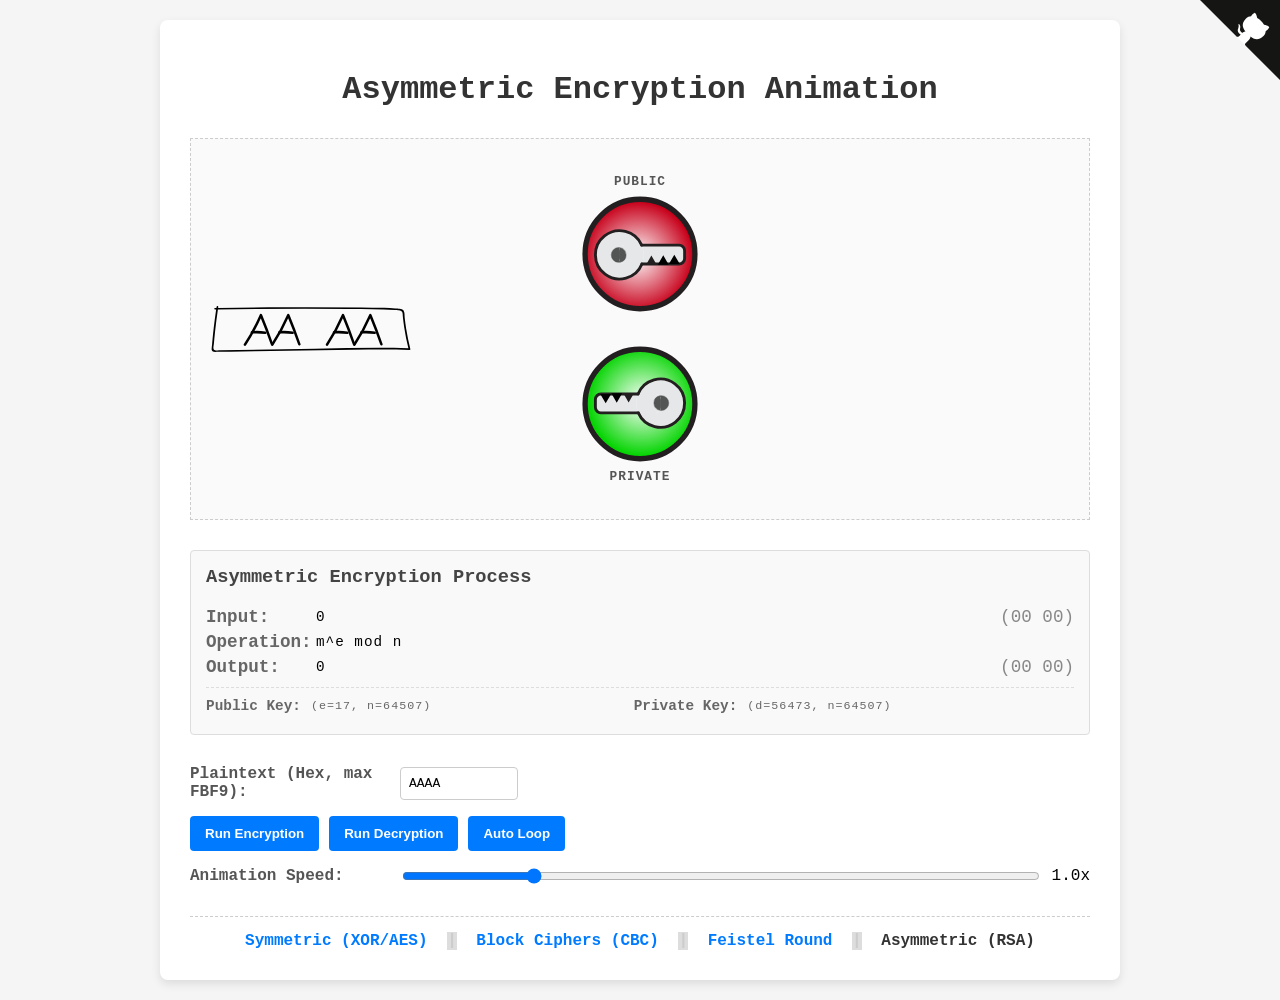
==== commit 24a87658: "Feature: Add Block Ciphers page explaining CBC mode with animations - Revert index.html and main.js " ====
--- a/asymmetric.html
+++ b/asymmetric.html
@@ -8,7 +8,7 @@
 </head>
 <body>
     <!-- GitHub Corner Octocat (Top Right) -->
-    <a href="https://github.com/bohemian-miser/bits-of-security" class="github-corner z-50" aria-label="View source on GitHub">
+    <a href="https://github.com/bohemian-miser/encryption-animations" class="github-corner z-50" aria-label="View source on GitHub">
         <svg width="80" height="80" viewBox="0 0 250 250" style="fill:#151513; color:#fff; position: absolute; top: 0; border: 0; right: 0;" aria-hidden="true">
             <path d="M0,0 L115,115 L130,115 L142,142 L250,250 L250,0 Z"/>
             <path d="M128.3,109.0 C113.8,99.7 119.0,89.6 119.0,89.6 C122.0,82.7 120.5,78.6 120.5,78.6 C119.2,72.0 123.4,76.3 123.4,76.3 C127.3,80.9 125.5,87.3 125.5,87.3 C122.9,97.6 130.6,101.9 134.4,103.2" fill="currentColor" style="transform-origin: 130px 106px;" class="octo-arm"/>
@@ -193,10 +193,14 @@
             </div>
         </div>
         
-        <div style="margin-top: 20px; text-align: center; font-weight: bold;">
-            <a href="index.html" style="color: #007bff; text-decoration: none;">&larr; Symmetric (AES)</a>
-            <span style="color: #ccc; margin: 0 10px;">|</span>
-            <a href="feistel.html" style="color: #007bff; text-decoration: none;">Feistel Round &rarr;</a>
+        <div class="page-switcher">
+            <a href="index.html">Symmetric (XOR/AES)</a>
+            <span class="divider">|</span>
+            <a href="block.html">Block Ciphers (CBC)</a>
+            <span class="divider">|</span>
+            <a href="feistel.html">Feistel Round</a>
+            <span class="divider">|</span>
+            <a href="asymmetric.html" class="active">Asymmetric (RSA)</a>
         </div>
     </div>
 
--- a/style.css
+++ b/style.css
@@ -197,6 +197,20 @@
     color: #0066cc;
 }
 
+.explanation-panel {
+    margin-top: -15px;
+    margin-bottom: 25px;
+    font-family: monospace;
+    font-size: 0.85em;
+    color: #555;
+    text-align: left;
+    padding: 10px;
+    border: 1px dashed #ccc;
+    border-radius: 4px;
+    background: #fafafa;
+    display: block;
+}
+
 /* Controls */
 .controls {
     display: flex;
@@ -216,14 +230,19 @@
     width: 200px;
 }
 
-.control-group input[type="text"] {
+.control-group input[type="text"],
+.control-group select {
     padding: 8px;
     font-family: monospace;
     font-size: 1em;
     border: 1px solid #ccc;
     border-radius: 4px;
     width: 100px;
-    text-transform: uppercase;
+}
+
+.control-group select {
+    width: 220px;
+    background: #fff;
 }
 
 .control-group button {
@@ -621,3 +640,54 @@
     .github-corner .octo-arm { animation: octocat-wave 560ms ease-in-out; }
 }
 
+/* Page Switcher Navigation */
+.page-switcher {
+    margin-top: 30px;
+    text-align: center;
+    font-weight: bold;
+    border-top: 1px dashed #ccc;
+    padding-top: 15px;
+}
+.page-switcher a {
+    color: #007bff;
+    text-decoration: none;
+    margin: 0 10px;
+}
+.page-switcher a:hover {
+    text-decoration: underline;
+}
+.page-switcher a.active {
+    color: #333;
+    pointer-events: none;
+    text-decoration: none;
+}
+.page-switcher .divider {
+    color: #ccc;
+}
+
+/* Block Cipher Page Specifics */
+.box-outline.input-block {
+    fill: #e8f5e9 !important;
+}
+.box-outline.output-block {
+    fill: #ffebee !important;
+}
+.block-rect {
+    fill: #fff;
+    stroke: #151513;
+    stroke-width: 2px;
+}
+.block-rect.active {
+    fill: #ffeb3b;
+}
+.arrow-path {
+    stroke: #151513;
+    stroke-width: 2px;
+    fill: none;
+    transition: stroke 0.3s, stroke-width 0.3s;
+}
+.arrow-path.active {
+    stroke: #007bff;
+    stroke-width: 3.5px;
+}
+
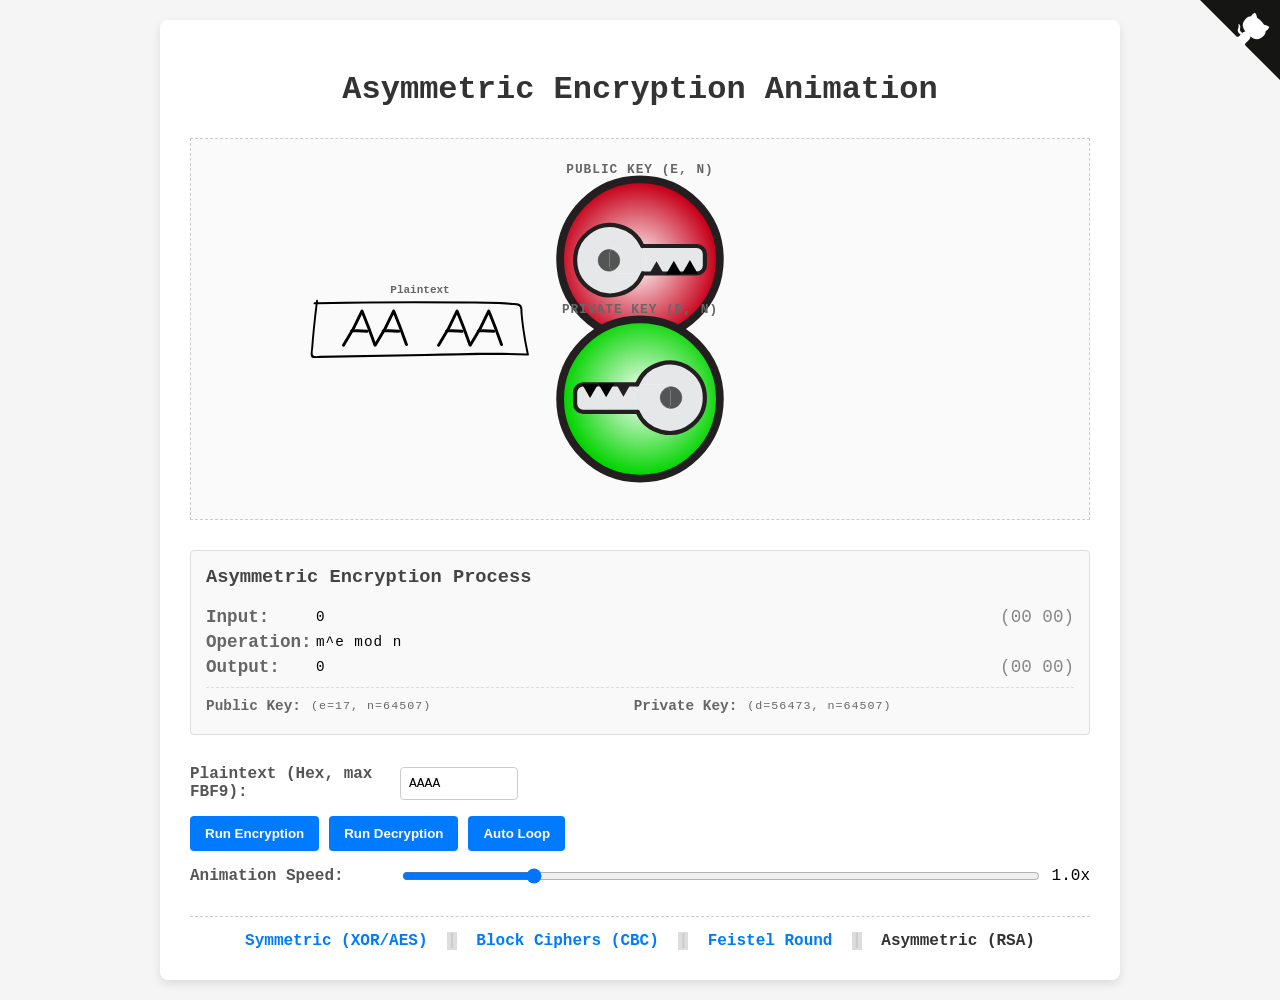
==== commit 8265e41a: "big improve" ====
--- a/asymmetric.html
+++ b/asymmetric.html
@@ -20,128 +20,7 @@
         <h1>Asymmetric Encryption Animation</h1>
         
         <div class="animation-space asymmetric-layout">
-            <!-- Left Box (Plaintext) -->
-            <div class="box-container" id="left-box-container">
-                <svg class="box-svg" id="left-box" viewBox="0 0 475.19 112.03">
-                    <g id="box-path">
-                        <path class="box-outline" d="M473.64,103.31q-6-23.85-9.92-48.07-2.07-13-3.49-26.07c-.56-5.15.43-13.23-3.1-17.66s-13.55-3.73-18.82-4.16c-8.93-.72-17.87-1.21-26.83-1.55-18.3-.7-36.63-.82-54.95-1Q245.78,3.73,135,4.54,76,5,17,5.93c.1-.68.19-1.36.3-2,.36-2.39-3.67-3.43-4-1-.16,1-.3,2.08-.46,3.12L9.62,6a1.9,1.9,0,1,0,0,3.8l2.59,0Q9,32.11,6.38,54.49q-1.48,13-2.73,26.09-.58,6.06-1.1,12.13c-.36,4.11-1.41,8.73-.93,12.82.79,6.65,9.73,4.78,14.92,4.7l29.12-.44,58.24-.88,235-3.56c44.23-.66,88.49-1.2,132.7.37A2,2,0,0,0,473.64,103.31Zm-226.22-.38-224.63,3.4c-4.14.06-13.09,1.73-15.77-1.1S6.57,94.62,6.9,90.84q1.23-14,2.74-28Q12.5,36.26,16.4,9.74,119.59,8.06,222.79,8q53.29,0,106.59.38c35.6.27,71.39-.11,106.88,2.62,4.89.38,12.55-.1,16.34,2.71,3.6,2.67,2.74,8.67,3.16,12.71q1.31,12.66,3.22,25.26,3.81,25.26,10,50.15C395.21,99.34,321.21,101.82,247.42,102.93Z"/>
-                    </g>
-                </svg>
-            </div>
-
-            <!-- Left Connector (Arrows) -->
-            <div class="connector-container asymmetric" id="left-connector">
-                <!-- Encrypt In Arrow (pointing up-right to public key) -->
-                <svg class="arrow-svg asymmetric-arrow arrow-encrypt-in" viewBox="0 0 152.39 81.26">
-                    <path d="M5.77,43.1a1021.29,1021.29,0,0,1,119.12-1.56c7.72.35,7.7-11.65,0-12A1021.29,1021.29,0,0,0,5.77,31.1c-7.66.55-7.72,12.55,0,12Z"/>
-                    <path d="M90,11.09A217.37,217.37,0,0,0,145,30.8l-2.65-10a273.17,273.17,0,0,0-31.94,51.35c-3.29,6.94,7,13,10.36,6.06a260.18,260.18,0,0,1,30.06-48.92c2.55-3.25,2.23-9-2.65-10A205.46,205.46,0,0,1,96.1.73C89.25-2.82,83.18,7.54,90,11.09Z"/>
-                </svg>
-                <!-- Decrypt Out Arrow (pointing up-left from private key to left box) -->
-                <svg class="arrow-svg asymmetric-arrow arrow-decrypt-out" viewBox="0 0 152.39 81.26">
-                    <path d="M5.77,43.1a1021.29,1021.29,0,0,1,119.12-1.56c7.72.35,7.7-11.65,0-12A1021.29,1021.29,0,0,0,5.77,31.1c-7.66.55-7.72,12.55,0,12Z"/>
-                    <path d="M90,11.09A217.37,217.37,0,0,0,145,30.8l-2.65-10a273.17,273.17,0,0,0-31.94,51.35c-3.29,6.94,7,13,10.36,6.06a260.18,260.18,0,0,1,30.06-48.92c2.55-3.25,2.23-9-2.65-10A205.46,205.46,0,0,1,96.1.73C89.25-2.82,83.18,7.54,90,11.09Z"/>
-                </svg>
-            </div>
-
-            <!-- Middle Key Pair -->
-            <div class="key-pair-container">
-                <!-- Public Key (Top, Red) -->
-                <div class="key-wrapper public">
-                    <span class="key-label top">public</span>
-                    <div class="key-container public" id="key-public">
-                        <svg class="key-svg" viewBox="-10 -10 247.24 247.9">
-                            <defs>
-                                <radialGradient id="encrypt-gradient" cx="118.95" cy="118.62" r="113.29" gradientUnits="userSpaceOnUse">
-                                    <stop offset="0" stop-color="#fff"/>
-                                    <stop offset="1" stop-color="#c7001a"/>
-                                </radialGradient>
-                            </defs>
-                            <g id="Layer_2" data-name="Layer 2">
-                                <g id="Layer_2-2" data-name="Layer 2">
-                                    <path class="bg-circle" d="M113.62.5C176.1.5,226.74,51.3,226.74,114S176.1,227.4,113.62,227.4.5,176.61.5,114,51.15.5,113.62.5Zm51.66,155.79a50.08,50.08,0,0,0-31-46.35V33.31a11.54,11.54,0,0,0-11.53-11.54h-16A11.54,11.54,0,0,0,95.2,33.31v77.16h0a50,50,0,1,0,70.08,45.81Z"/>
-                                    <g class="key-hardware">
-                                        <path class="cls-2" d="M134.29,109.94a49.92,49.92,0,1,1-39.09.54v35.24a11.56,11.56,0,0,0,5.32,9.73,14.65,14.65,0,0,0-.22,2.58,15.29,15.29,0,1,0,30.58,0,15.49,15.49,0,0,0-.45-3.7,11.5,11.5,0,0,0,3.86-8.61Z"/>
-                                        <path class="cls-2" d="M134.29,109.94v35.78a11.5,11.5,0,0,1-3.86,8.61,15.29,15.29,0,0,0-29.91,1.12,11.56,11.56,0,0,1-5.32-9.73V110.48h0a49.87,49.87,0,0,1,39.09-.53Z"/>
-                                        <path class="cls-2" d="M134.29,33.31v76.63a49.87,49.87,0,0,0-39.09.53V33.31a11.54,11.54,0,0,1,11.53-11.54h16a11.54,11.54,0,0,1,11.53,11.54Zm-1.45,62.34V85.23l-9,5.21Zm-.69-24.54V60.69l-9,5.21ZM131,48.28V37.85l-9,5.21Z"/>
-                                        <polygon class="cls-2" points="132.84 85.23 132.84 95.65 123.81 90.44 132.84 85.23"/>
-                                        <polygon class="cls-2" points="132.15 60.69 132.15 71.11 123.12 65.9 132.15 60.69"/>
-                                        <polygon class="cls-2" points="130.96 37.85 130.96 48.28 121.93 43.06 130.96 37.85"/>
-                                        <path class="cls-3" d="M130.43,154.33a15.49,15.49,0,0,1,.45,3.7,15.29,15.29,0,1,1-30.58,0,14.65,14.65,0,0,1,.22-2.58,11.55,11.55,0,0,0,6.21,1.81h16A11.45,11.45,0,0,0,130.43,154.33Z"/>
-                                        <path class="cls-3" d="M115.59,142.74a15.32,15.32,0,0,1,14.84,11.59,11.45,11.45,0,0,1-7.67,2.93h-16a11.55,11.55,0,0,1-6.21-1.81A15.29,15.29,0,0,1,115.59,142.74Z"/>
-                                        <path class="cls-4" d="M.5,114C.5,51.3,51.15.5,113.62.5S226.74,51.3,226.74,114,176.1,227.4,113.62,227.4.5,176.61.5,114Z"/>
-                                        <path class="cls-5" d="M134.29,109.94a49.92,49.92,0,1,1-39.09.54"/>
-                                        <path class="cls-5" d="M95.2,110.47V33.31a11.54,11.54,0,0,1,11.53-11.54h16a11.54,11.54,0,0,1,11.53,11.54v76.63"/>
-                                        <polygon class="cls-6" points="132.84 85.23 132.84 95.65 123.81 90.44 132.84 85.23"/>
-                                        <polygon class="cls-7" points="132.15 60.69 132.15 71.11 123.12 65.9 132.15 60.69"/>
-                                        <polygon class="cls-7" points="130.96 37.85 130.96 48.28 121.93 43.06 130.96 37.85"/>
-                                        <path class="cls-8" d="M130.43,154.33a15.49,15.49,0,0,1,.45,3.7,15.29,15.29,0,1,1-30.58,0,14.65,14.65,0,0,1,.22-2.58,15.29,15.29,0,0,1,29.91-1.12Z"/>
-                                    </g>
-                                </g>
-                            </g>
-                        </svg>
-                    </div>
-                </div>
-
-                <!-- Private Key (Bottom, Green) -->
-                <div class="key-wrapper private">
-                    <div class="key-container private" id="key-private">
-                        <svg class="key-svg" viewBox="-10 -10 247.24 247.9">
-                            <defs>
-                                <radialGradient id="decrypt-gradient" cx="118.95" cy="118.62" r="113.28" gradientUnits="userSpaceOnUse">
-                                    <stop offset="0" stop-color="#fff"/>
-                                    <stop offset="1" stop-color="#03d400"/>
-                                </radialGradient>
-                            </defs>
-                            <g id="Layer_2" data-name="Layer 2">
-                                <g id="Layer_2-2" data-name="Layer 2">
-                                    <path class="bg-circle" d="M113.62.5C176.1.5,226.74,51.3,226.74,114S176.1,227.4,113.62,227.4.5,176.61.5,114,51.15.5,113.62.5Zm51.66,155.79a50.08,50.08,0,0,0-31-46.35V33.31a11.54,11.54,0,0,0-11.53-11.54h-16A11.54,11.54,0,0,0,95.2,33.31v77.16h0a50,50,0,1,0,70.08,45.81Z"/>
-                                    <g class="key-hardware">
-                                        <path class="cls-2" d="M134.29,109.94a49.92,49.92,0,1,1-39.09.54v35.24a11.56,11.56,0,0,0,5.32,9.73,14.65,14.65,0,0,0-.22,2.58,15.29,15.29,0,1,0,30.58,0,15.49,15.49,0,0,0-.45-3.7,11.5,11.5,0,0,0,3.86-8.61Z"/>
-                                        <path class="cls-2" d="M134.29,109.94v35.78a11.5,11.5,0,0,1-3.86,8.61,15.29,15.29,0,0,0-29.91,1.12,11.56,11.56,0,0,1-5.32-9.73V110.48h0a49.87,49.87,0,0,1,39.09-.53Z"/>
-                                        <path class="cls-2" d="M134.29,33.31v76.63a49.87,49.87,0,0,0-39.09.53V33.31a11.54,11.54,0,0,1,11.53-11.54h16a11.54,11.54,0,0,1,11.53,11.54Zm-1.45,62.34V85.23l-9,5.21Zm-.69-24.54V60.69l-9,5.21ZM131,48.28V37.85l-9,5.21Z"/>
-                                        <polygon class="cls-2" points="132.84 85.23 132.84 95.65 123.81 90.44 132.84 85.23"/>
-                                        <polygon class="cls-2" points="132.15 60.69 132.15 71.11 123.12 65.9 132.15 60.69"/>
-                                        <polygon class="cls-2" points="130.96 37.85 130.96 48.28 121.93 43.06 130.96 37.85"/>
-                                        <path class="cls-3" d="M130.43,154.33a15.49,15.49,0,0,1,.45,3.7,15.29,15.29,0,1,1-30.58,0,14.65,14.65,0,0,1,.22-2.58,11.55,11.55,0,0,0,6.21,1.81h16A11.45,11.45,0,0,0,130.43,154.33Z"/>
-                                        <path class="cls-3" d="M115.59,142.74a15.32,15.32,0,0,1,14.84,11.59,11.45,11.45,0,0,1-7.67,2.93h-16a11.55,11.55,0,0,1-6.21-1.81A15.29,15.29,0,0,1,115.59,142.74Z"/>
-                                        <path class="cls-4" d="M.5,114C.5,51.3,51.15.5,113.62.5S226.74,51.3,226.74,114,176.1,227.4,113.62,227.4.5,176.61.5,114Z"/>
-                                        <path class="cls-5" d="M134.29,109.94a49.92,49.92,0,1,1-39.09.54"/>
-                                        <path class="cls-5" d="M95.2,110.47V33.31a11.54,11.54,0,0,1,11.53-11.54h16a11.54,11.54,0,0,1,11.53,11.54v76.63"/>
-                                        <polygon class="cls-6" points="132.84 85.23 132.84 95.65 123.81 90.44 132.84 85.23"/>
-                                        <polygon class="cls-7" points="132.15 60.69 132.15 71.11 123.12 65.9 132.15 60.69"/>
-                                        <polygon class="cls-7" points="130.96 37.85 130.96 48.28 121.93 43.06 130.96 37.85"/>
-                                        <path class="cls-8" d="M130.43,154.33a15.49,15.49,0,0,1,.45,3.7,15.29,15.29,0,1,1-30.58,0,14.65,14.65,0,0,1,.22-2.58,15.29,15.29,0,0,1,29.91-1.12Z"/>
-                                    </g>
-                                </g>
-                            </g>
-                        </svg>
-                    </div>
-                    <span class="key-label bottom">private</span>
-                </div>
-            </div>
-
-            <!-- Right Connector (Arrows) -->
-            <div class="connector-container asymmetric" id="right-connector">
-                <!-- Encrypt Out Arrow (pointing down-right from public key to right box) -->
-                <svg class="arrow-svg asymmetric-arrow arrow-encrypt-out" viewBox="0 0 152.39 81.26">
-                    <path d="M5.77,43.1a1021.29,1021.29,0,0,1,119.12-1.56c7.72.35,7.7-11.65,0-12A1021.29,1021.29,0,0,0,5.77,31.1c-7.66.55-7.72,12.55,0,12Z"/>
-                    <path d="M90,11.09A217.37,217.37,0,0,0,145,30.8l-2.65-10a273.17,273.17,0,0,0-31.94,51.35c-3.29,6.94,7,13,10.36,6.06a260.18,260.18,0,0,1,30.06-48.92c2.55-3.25,2.23-9-2.65-10A205.46,205.46,0,0,1,96.1.73C89.25-2.82,83.18,7.54,90,11.09Z"/>
-                </svg>
-                <!-- Decrypt In Arrow (pointing down-left from right box to private key) -->
-                <svg class="arrow-svg asymmetric-arrow arrow-decrypt-in" viewBox="0 0 152.39 81.26">
-                    <path d="M5.77,43.1a1021.29,1021.29,0,0,1,119.12-1.56c7.72.35,7.7-11.65,0-12A1021.29,1021.29,0,0,0,5.77,31.1c-7.66.55-7.72,12.55,0,12Z"/>
-                    <path d="M90,11.09A217.37,217.37,0,0,0,145,30.8l-2.65-10a273.17,273.17,0,0,0-31.94,51.35c-3.29,6.94,7,13,10.36,6.06a260.18,260.18,0,0,1,30.06-48.92c2.55-3.25,2.23-9-2.65-10A205.46,205.46,0,0,1,96.1.73C89.25-2.82,83.18,7.54,90,11.09Z"/>
-                </svg>
-            </div>
-
-            <!-- Right Box (Ciphertext) -->
-            <div class="box-container" id="right-box-container">
-                <svg class="box-svg" id="right-box" viewBox="0 0 475.19 112.03">
-                    <g id="box-path">
-                        <path class="box-outline" d="M473.64,103.31q-6-23.85-9.92-48.07-2.07-13-3.49-26.07c-.56-5.15.43-13.23-3.1-17.66s-13.55-3.73-18.82-4.16c-8.93-.72-17.87-1.21-26.83-1.55-18.3-.7-36.63-.82-54.95-1Q245.78,3.73,135,4.54,76,5,17,5.93c.1-.68.19-1.36.3-2,.36-2.39-3.67-3.43-4-1-.16,1-.3,2.08-.46,3.12L9.62,6a1.9,1.9,0,1,0,0,3.8l2.59,0Q9,32.11,6.38,54.49q-1.48,13-2.73,26.09-.58,6.06-1.1,12.13c-.36,4.11-1.41,8.73-.93,12.82.79,6.65,9.73,4.78,14.92,4.7l29.12-.44,58.24-.88,235-3.56c44.23-.66,88.49-1.2,132.7.37A2,2,0,0,0,473.64,103.31Zm-226.22-.38-224.63,3.4c-4.14.06-13.09,1.73-15.77-1.1S6.57,94.62,6.9,90.84q1.23-14,2.74-28Q12.5,36.26,16.4,9.74,119.59,8.06,222.79,8q53.29,0,106.59.38c35.6.27,71.39-.11,106.88,2.62,4.89.38,12.55-.1,16.34,2.71,3.6,2.67,2.74,8.67,3.16,12.71q1.31,12.66,3.22,25.26,3.81,25.26,10,50.15C395.21,99.34,321.21,101.82,247.42,102.93Z"/>
-                    </g>
-                </svg>
-            </div>
+            <svg id="diagram-svg" viewBox="0 0 800 340"></svg>
         </div>
 
         <!-- Asymmetric Math Visualization -->
@@ -204,6 +83,6 @@
         </div>
     </div>
 
-    <script type="module" src="asymmetric.js"></script>
+    <script type="module" src="asymmetric.js?v=2"></script>
 </body>
 </html>
--- a/style.css
+++ b/style.css
@@ -96,8 +96,14 @@
     height: 100%;
 }
 
+.key-graphic-group {
+    transform-box: fill-box;
+    transform-origin: center;
+    transition: transform 0.5s ease-in-out;
+}
+
 /* Key SVG Internal Styles */
-.key-svg .bg-circle {
+.bg-circle {
     transition: fill 0.5s ease-in-out;
 }
 
@@ -125,17 +131,38 @@
 .key-svg .cls-7 { stroke: #000; }
 .key-svg .cls-8 { stroke: #515151; }
 
+#diagram-svg {
+    width: 100%;
+    height: 100%;
+    display: block;
+}
+
 .key-svg {
-    transform-origin: center;
-    transition: transform 0.5s ease-in-out;
-}
-
-.key-container.encrypting .key-svg {
+    transition: fill 0.5s ease-in-out;
+    fill: #7f7f7f;
+}
+
+.asymmetric-layout #diagram-svg .key-group.active .key-svg {
+    animation: wiggle-pulse-anim 1.2s infinite ease-in-out;
+}
+
+/* Active state rules for keys globally */
+.canvas-symmetric.mode-encrypt .key-group.active .key-graphic-group,
+.canvas-cbc.mode-encrypt .key-group.active .key-graphic-group {
     transform: rotate(90deg);
 }
-
-.key-container.decrypting .key-svg {
+.canvas-symmetric.mode-decrypt .key-group.active .key-graphic-group,
+.canvas-cbc.mode-decrypt .key-group.active .key-graphic-group {
     transform: rotate(-90deg);
+}
+.canvas-feistel .key-group.active .key-graphic-group {
+    transform: rotate(-90deg);
+}
+.mode-encrypt .key-group.active .key-svg {
+    fill: url(#encrypt-gradient) !important;
+}
+.mode-decrypt .key-group.active .key-svg {
+    fill: url(#decrypt-gradient) !important;
 }
 
 /* Arrow Visibility States */
@@ -301,27 +328,22 @@
 }
 
 /* Static Rotations for Asymmetric Keys */
-.key-container.public {
+.key-group.public .key-graphic-group {
     transform: rotate(90deg);
 }
-.key-container.private {
+.key-group.private .key-graphic-group {
     transform: rotate(-90deg);
 }
 
 /* Permanent Key Colors for Asymmetric */
-.key-container.public .key-svg .bg-circle {
+.key-group.public .key-svg {
     fill: url(#encrypt-gradient) !important;
-    opacity: 1 !important;
-}
-.key-container.private .key-svg .bg-circle {
+}
+.key-group.private .key-svg {
     fill: url(#decrypt-gradient) !important;
-    opacity: 1 !important;
-}
-
-/* Wiggle & Pulse Animation for Active Key */
-.key-svg.active-key {
-    animation: wiggle-pulse-anim 1.2s infinite ease-in-out;
-}
+}
+
+/* Key active animation is now global */
 
 @keyframes wiggle-pulse-anim {
     0% { transform: rotate(0deg) scale(1); }
@@ -666,12 +688,6 @@
 }
 
 /* Block Cipher Page Specifics */
-.box-outline.input-block {
-    fill: #e8f5e9 !important;
-}
-.box-outline.output-block {
-    fill: #ffebee !important;
-}
 .block-rect {
     fill: #fff;
     stroke: #151513;
@@ -690,4 +706,21 @@
     stroke: #007bff;
     stroke-width: 3.5px;
 }
-
+.arrow-use {
+    color: #151513;
+    transition: color 0.3s ease-in-out;
+}
+.arrow-use.active {
+    color: #007bff;
+}
+
+/* Custom subtle colors for CBC plaintext & middle cipher blocks */
+.block-group.block-plain .box-outline {
+    fill: #f0faf0 !important;
+    stroke: #a2caa2 !important;
+}
+.block-group.block-cipher-mid .box-outline {
+    fill: #faf0f0 !important;
+    stroke: #caa2a2 !important;
+}
+
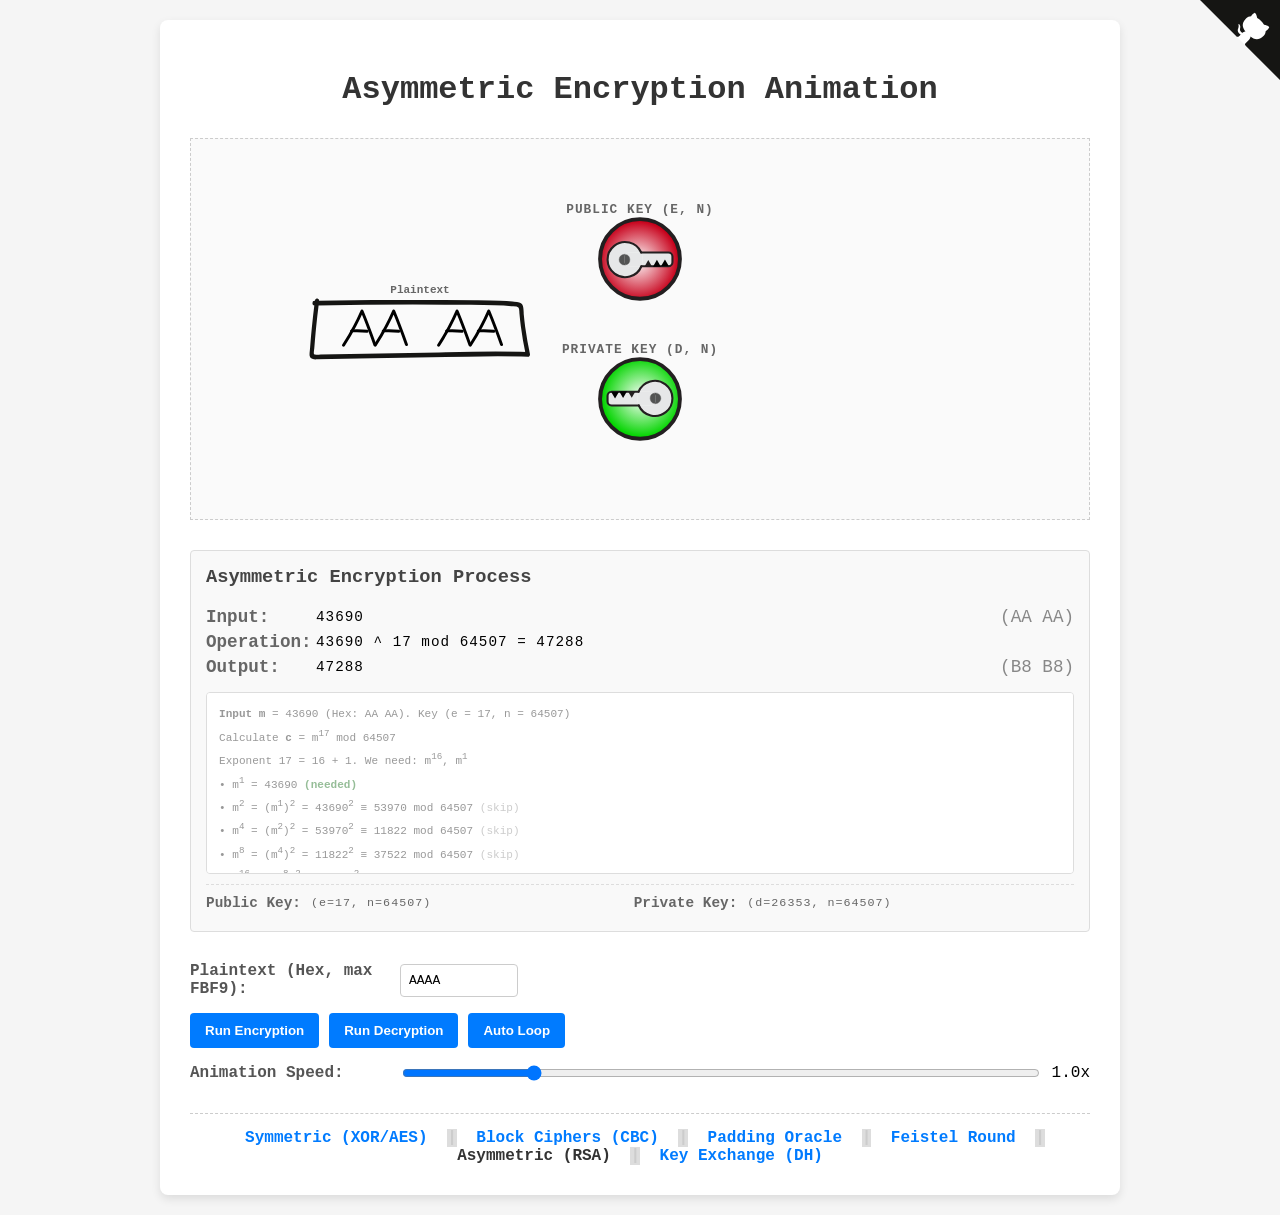
==== commit 781f353b: "Fix asymmetric decryption and implement step-by-step transcript and math updates; add Diffie-Hellman" ====
--- a/asymmetric.html
+++ b/asymmetric.html
@@ -40,11 +40,16 @@
                 <span class="value" id="math-output-val">0</span>
                 <span class="hex" id="math-output-hex">(00 00)</span>
             </div>
+            
+            <div class="transcript-box" id="transcript-box">
+                <div style="color: #888; font-style: italic;">Awaiting animation start...</div>
+            </div>
+
             <div class="binary-row" style="margin-top: 10px; font-size: 0.9em; border-top: 1px dashed #ddd; padding-top: 10px;">
                 <span class="label" style="width: auto; margin-right: 10px;">Public Key:</span>
                 <span class="value" style="color: #666;">(e=17, n=64507)</span>
                 <span class="label" style="width: auto; margin-left: 20px; margin-right: 10px;">Private Key:</span>
-                <span class="value" style="color: #666;">(d=56473, n=64507)</span>
+                <span class="value" style="color: #666;">(d=26353, n=64507)</span>
             </div>
         </div>
 
@@ -77,9 +82,13 @@
             <span class="divider">|</span>
             <a href="block.html">Block Ciphers (CBC)</a>
             <span class="divider">|</span>
+            <a href="oracle.html">Padding Oracle</a>
+            <span class="divider">|</span>
             <a href="feistel.html">Feistel Round</a>
             <span class="divider">|</span>
             <a href="asymmetric.html" class="active">Asymmetric (RSA)</a>
+            <span class="divider">|</span>
+            <a href="dh.html">Key Exchange (DH)</a>
         </div>
     </div>
 
--- a/style.css
+++ b/style.css
@@ -52,8 +52,9 @@
 }
 
 .box-outline {
-    fill: #000;
-    stroke: none;
+    fill: #ffffff;
+    stroke: #151513;
+    stroke-width: 5px;
 }
 
 .connector-container {
@@ -143,7 +144,7 @@
 }
 
 .asymmetric-layout #diagram-svg .key-group.active .key-svg {
-    animation: wiggle-pulse-anim 1.2s infinite ease-in-out;
+    animation: key-wiggle-only 1.2s infinite ease-in-out;
 }
 
 /* Active state rules for keys globally */
@@ -353,6 +354,14 @@
     100% { transform: rotate(0deg) scale(1); }
 }
 
+@keyframes key-wiggle-only {
+    0% { transform: rotate(0deg); }
+    25% { transform: rotate(4deg); }
+    50% { transform: rotate(0deg); }
+    75% { transform: rotate(-4deg); }
+    100% { transform: rotate(0deg); }
+}
+
 /* Diagonal Arrows for Asymmetric */
 .asymmetric-layout .connector-container {
     height: 100%;
@@ -714,13 +723,54 @@
     color: #007bff;
 }
 
-/* Custom subtle colors for CBC plaintext & middle cipher blocks */
+/* Custom subtle colors for CBC plaintext, cipher blocks, and IV */
 .block-group.block-plain .box-outline {
-    fill: #f0faf0 !important;
-    stroke: #a2caa2 !important;
+    fill: #ffffff !important;
+    stroke: #2e7d32 !important;
 }
 .block-group.block-cipher-mid .box-outline {
-    fill: #faf0f0 !important;
-    stroke: #caa2a2 !important;
-}
-
+    fill: #ffffff !important;
+    stroke: #c62828 !important;
+}
+.block-group.block-iv .box-outline {
+    fill: #ffffff !important;
+    stroke: #1565c0 !important;
+}
+
+/* Transcript Box for Asymmetric Encryption */
+.transcript-box {
+    margin-top: 15px;
+    padding: 10px 12px;
+    background-color: #ffffff;
+    color: #333333;
+    border-radius: 4px;
+    font-family: monospace;
+    font-size: 0.85em;
+    height: 160px;
+    overflow-y: auto;
+    line-height: 1.6;
+    border: 1px solid #dddddd;
+    text-align: left;
+}
+
+.transcript-line {
+    opacity: 0.5;
+    transition: opacity 0.2s, font-weight 0.2s, color 0.2s;
+    margin: 3px 0;
+}
+
+.transcript-line.active {
+    opacity: 1;
+    font-weight: bold;
+    color: #0056b3; /* deep blue highlight */
+    background-color: #e8f0fe; /* light blue background */
+    padding: 2px 6px;
+    border-radius: 2px;
+}
+
+.transcript-line.completed {
+    opacity: 0.85;
+    color: #2e7d32; /* green for completed steps */
+}
+
+
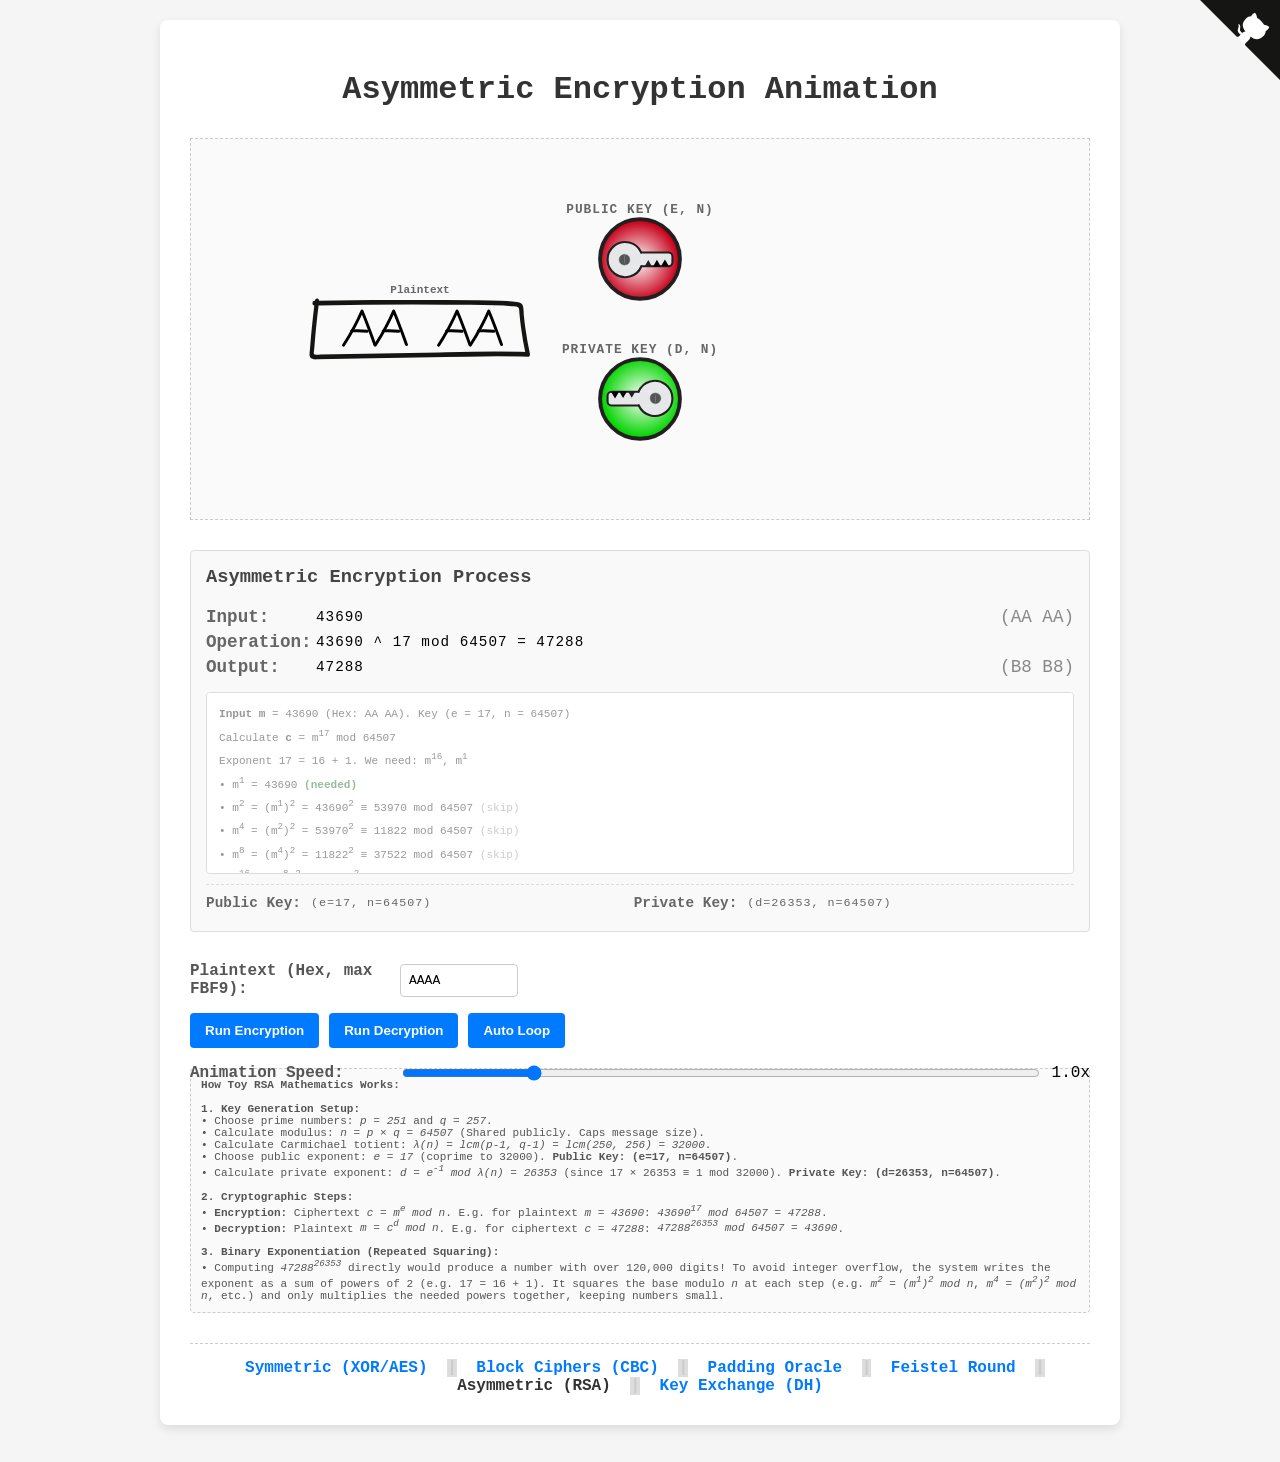
==== commit 07ac8932: "Add educational explanation panels for Toy RSA and Diffie-Hellman Key Exchange pages TAG=agy CONV=df" ====
--- a/asymmetric.html
+++ b/asymmetric.html
@@ -77,6 +77,22 @@
             </div>
         </div>
         
+        <!-- RSA Explanation Panel -->
+        <div class="explanation-panel" id="explanation-panel">
+            <strong>How Toy RSA Mathematics Works:</strong><br><br>
+            <strong>1. Key Generation Setup:</strong><br>
+            &bull; Choose prime numbers: <em>p = 251</em> and <em>q = 257</em>.<br>
+            &bull; Calculate modulus: <em>n = p &times; q = 64507</em> (Shared publicly. Caps message size).<br>
+            &bull; Calculate Carmichael totient: <em>&lambda;(n) = lcm(p-1, q-1) = lcm(250, 256) = 32000</em>.<br>
+            &bull; Choose public exponent: <em>e = 17</em> (coprime to 32000). <strong>Public Key: (e=17, n=64507)</strong>.<br>
+            &bull; Calculate private exponent: <em>d = e<sup>-1</sup> mod &lambda;(n) = 26353</em> (since 17 &times; 26353 &equiv; 1 mod 32000). <strong>Private Key: (d=26353, n=64507)</strong>.<br><br>
+            <strong>2. Cryptographic Steps:</strong><br>
+            &bull; <strong>Encryption:</strong> Ciphertext <em>c = m<sup>e</sup> mod n</em>. E.g. for plaintext <em>m = 43690</em>: <em>43690<sup>17</sup> mod 64507 = 47288</em>.<br>
+            &bull; <strong>Decryption:</strong> Plaintext <em>m = c<sup>d</sup> mod n</em>. E.g. for ciphertext <em>c = 47288</em>: <em>47288<sup>26353</sup> mod 64507 = 43690</em>.<br><br>
+            <strong>3. Binary Exponentiation (Repeated Squaring):</strong><br>
+            &bull; Computing <em>47288<sup>26353</sup></em> directly would produce a number with over 120,000 digits! To avoid integer overflow, the system writes the exponent as a sum of powers of 2 (e.g. 17 = 16 + 1). It squares the base modulo <em>n</em> at each step (e.g. <em>m<sup>2</sup> = (m<sup>1</sup>)<sup>2</sup> mod n</em>, <em>m<sup>4</sup> = (m<sup>2</sup>)<sup>2</sup> mod n</em>, etc.) and only multiplies the needed powers together, keeping numbers small.
+        </div>
+
         <div class="page-switcher">
             <a href="index.html">Symmetric (XOR/AES)</a>
             <span class="divider">|</span>
